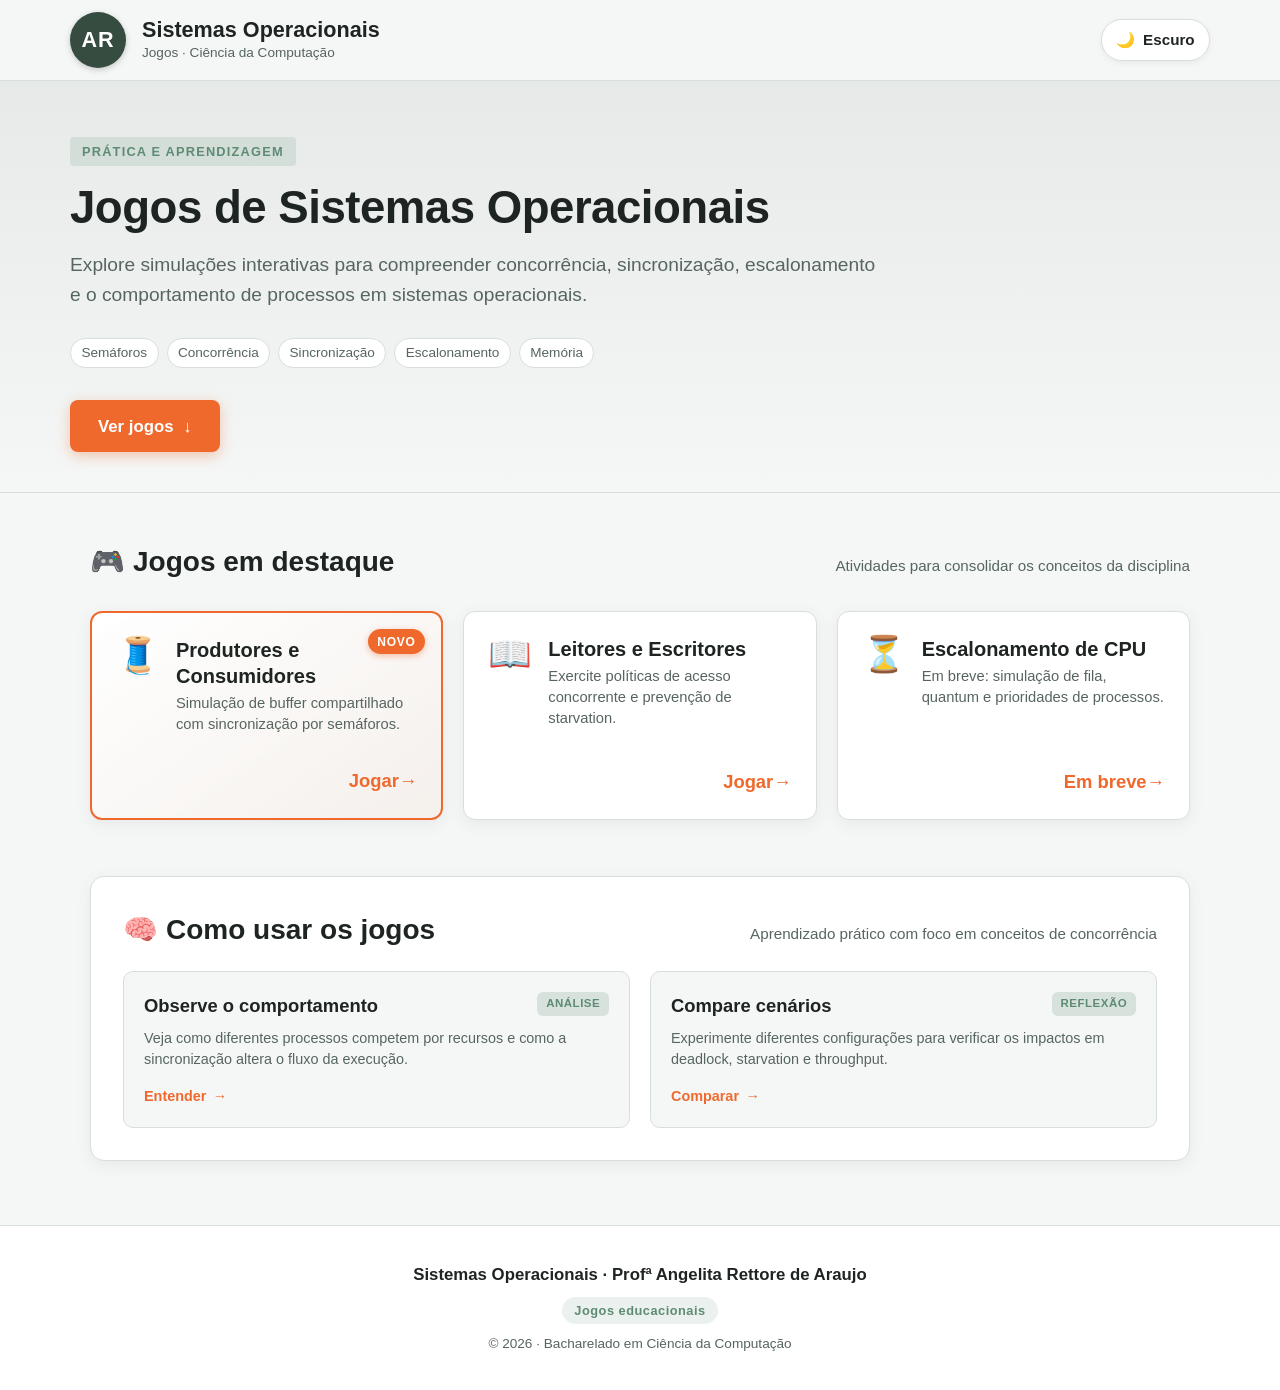
==== jogos/index.html @ 28305414 "atualizando página" ====
<!DOCTYPE html>
<html lang="pt-BR" data-theme="light">
  <head>
    <meta charset="UTF-8" />
    <meta name="viewport" content="width=device-width, initial-scale=1.0" />
    <title>Jogos — Sistemas Operacionais</title>
    <link rel="stylesheet" href="../index_files/basecoat.cdn.min_jT6e.css" />
    <link rel="stylesheet" href="../styles.css" />
  </head>
  <body>
    <a href="#jogos" class="skip-link">Pular para os jogos</a>

    <header class="site-header" role="banner">
      <div class="header-inner">
        <a class="branding" href="../index.html" aria-label="Voltar para a página inicial">
          <img
            id="prof-logo"
            src="../index_files/logotipo.png"
            alt="Logotipo da Professora Angelita Rettore"
            class="brand-logo-img"
            onerror="handleLogoError(this)"
            style="display: none;"
          />
          <div id="prof-logo-fallback" class="brand-logo-fallback" aria-hidden="true" style="display: inline-flex;">
            AR
          </div>

          <div class="brand-text">
            <h1>Sistemas Operacionais</h1>
            <p>Jogos · Ciência da Computação</p>
          </div>
        </a>

        <button
          type="button"
          id="theme-toggle"
          class="theme-toggle-btn"
          aria-label="Ativar tema escuro"
          title="Mudar para o tema escuro"
        >
          <span id="theme-icon" aria-hidden="true">🌙</span>
          <span id="theme-label">Escuro</span>
        </button>
      </div>
    </header>

    <main id="conteudo-principal">
      <section class="hero-section" aria-labelledby="hero-heading">
        <div class="hero-container">
          <span class="hero-tag">Prática e aprendizagem</span>
          <h2 id="hero-heading" class="hero-title">Jogos de Sistemas Operacionais</h2>
          <p class="hero-desc">
            Explore simulações interativas para compreender concorrência, sincronização,
            escalonamento e o comportamento de processos em sistemas operacionais.
          </p>

          <div class="hero-topics" aria-label="Tópicos dos jogos">
            <span class="topic-pill">Semáforos</span>
            <span class="topic-pill">Concorrência</span>
            <span class="topic-pill">Sincronização</span>
            <span class="topic-pill">Escalonamento</span>
            <span class="topic-pill">Memória</span>
          </div>

          <a href="#jogos" class="btn-hero-action">
            <span>Ver jogos</span>
            <span aria-hidden="true">↓</span>
          </a>
        </div>
      </section>

      <div class="main-content">
        <section id="jogos" aria-labelledby="jogos-heading">
          <div class="section-header">
            <h2 id="jogos-heading" class="section-title">
              <span aria-hidden="true">🎮</span>
              <span>Jogos em destaque</span>
            </h2>
            <p class="section-subtitle">Atividades para consolidar os conceitos da disciplina</p>
          </div>

          <div class="cards-grid" role="list">
            <a href="produtores-consumidores.html" class="material-card featured" role="listitem">
              <span class="card-badge-novo">Novo</span>
              <div>
                <div class="card-top">
                  <span class="card-icon" aria-hidden="true">🧵</span>
                  <div class="card-title-group">
                    <h3 class="card-title">Produtores e Consumidores</h3>
                    <p class="card-desc">
                      Simulação de buffer compartilhado com sincronização por semáforos.
                    </p>
                  </div>
                </div>
              </div>
              <div class="card-footer" aria-hidden="true">
                <span>Jogar</span> →
              </div>
            </a>

            <a href="leitores-escritores.html" class="material-card" role="listitem">
              <div>
                <div class="card-top">
                  <span class="card-icon" aria-hidden="true">📖</span>
                  <div class="card-title-group">
                    <h3 class="card-title">Leitores e Escritores</h3>
                    <p class="card-desc">
                      Exercite políticas de acesso concorrente e prevenção de starvation.
                    </p>
                  </div>
                </div>
              </div>
              <div class="card-footer" aria-hidden="true">
                <span>Jogar</span> →
              </div>
            </a>

            <a href="#" class="material-card" role="listitem" aria-disabled="true" onclick="return false;">
              <div>
                <div class="card-top">
                  <span class="card-icon" aria-hidden="true">⏳</span>
                  <div class="card-title-group">
                    <h3 class="card-title">Escalonamento de CPU</h3>
                    <p class="card-desc">
                      Em breve: simulação de fila, quantum e prioridades de processos.
                    </p>
                  </div>
                </div>
              </div>
              <div class="card-footer" aria-hidden="true">
                <span>Em breve</span> →
              </div>
            </a>
          </div>
        </section>

        <section class="featured-games-box" aria-labelledby="como-usar-heading">
          <div class="section-header" style="margin-bottom: 0.5rem;">
            <h2 id="como-usar-heading" class="section-title">
              <span aria-hidden="true">🧠</span>
              <span>Como usar os jogos</span>
            </h2>
            <p class="section-subtitle">Aprendizado prático com foco em conceitos de concorrência</p>
          </div>

          <div class="games-list">
            <article class="game-item-card">
              <div>
                <div class="game-header">
                  <h3 class="game-name">Observe o comportamento</h3>
                  <span class="game-badge">Análise</span>
                </div>
                <p class="game-description" style="margin-top: 0.5rem;">
                  Veja como diferentes processos competem por recursos e como a sincronização altera o fluxo da execução.
                </p>
              </div>
              <div class="game-action">
                <span>Entender</span>
                <span aria-hidden="true">→</span>
              </div>
            </article>

            <article class="game-item-card">
              <div>
                <div class="game-header">
                  <h3 class="game-name">Compare cenários</h3>
                  <span class="game-badge">Reflexão</span>
                </div>
                <p class="game-description" style="margin-top: 0.5rem;">
                  Experimente diferentes configurações para verificar os impactos em deadlock, starvation e throughput.
                </p>
              </div>
              <div class="game-action">
                <span>Comparar</span>
                <span aria-hidden="true">→</span>
              </div>
            </article>
          </div>
        </section>
      </div>
    </main>

    <footer class="site-footer" role="contentinfo">
      <div class="footer-container">
        <p class="footer-brand">Sistemas Operacionais · Profª Angelita Rettore de Araujo</p>
        <p class="footer-pill">Jogos educacionais</p>
        <p class="footer-year">© 2026 · Bacharelado em Ciência da Computação</p>
      </div>
    </footer>

    <script>
      function handleLogoError(img) {
        img.style.display = 'none';
        const fallback = document.getElementById('prof-logo-fallback');
        if (fallback) {
          fallback.style.display = 'inline-flex';
        }
      }

      (function initTheme() {
        const STORAGE_KEY = 'so-theme';
        const rootHtml = document.documentElement;
        const themeToggleBtn = document.getElementById('theme-toggle');
        const themeIcon = document.getElementById('theme-icon');
        const themeLabel = document.getElementById('theme-label');

        function getPreferredTheme() {
          const savedTheme = localStorage.getItem(STORAGE_KEY);
          if (savedTheme === 'light' || savedTheme === 'dark') {
            return savedTheme;
          }
          if (window.matchMedia && window.matchMedia('(prefers-color-scheme: dark)').matches) {
            return 'dark';
          }
          return 'light';
        }

        function applyTheme(theme) {
          if (theme === 'dark') {
            rootHtml.classList.add('dark');
            rootHtml.setAttribute('data-theme', 'dark');
            if (themeIcon) themeIcon.textContent = '☀️';
            if (themeLabel) themeLabel.textContent = 'Claro';
            if (themeToggleBtn) {
              themeToggleBtn.setAttribute('title', 'Mudar para o tema claro');
              themeToggleBtn.setAttribute('aria-label', 'Ativar tema claro');
            }
          } else {
            rootHtml.classList.remove('dark');
            rootHtml.setAttribute('data-theme', 'light');
            if (themeIcon) themeIcon.textContent = '🌙';
            if (themeLabel) themeLabel.textContent = 'Escuro';
            if (themeToggleBtn) {
              themeToggleBtn.setAttribute('title', 'Mudar para o tema escuro');
              themeToggleBtn.setAttribute('aria-label', 'Ativar tema escuro');
            }
          }
          localStorage.setItem(STORAGE_KEY, theme);
        }

        const initialTheme = getPreferredTheme();
        applyTheme(initialTheme);

        if (themeToggleBtn) {
          themeToggleBtn.addEventListener('click', function () {
            const currentTheme = rootHtml.getAttribute('data-theme') === 'dark' ? 'dark' : 'light';
            const newTheme = currentTheme === 'dark' ? 'light' : 'dark';
            applyTheme(newTheme);
          });
        }

        if (window.matchMedia) {
          window.matchMedia('(prefers-color-scheme: dark)').addEventListener('change', function (e) {
            if (!localStorage.getItem(STORAGE_KEY)) {
              applyTheme(e.matches ? 'dark' : 'light');
            }
          });
        }
      })();
    </script>
  </body>
</html>
---- styles.css ----
/* Skip artifact shell — fixed styles served beside every artifact.
   Complements basecoat; artifacts override --accent for their own identity. */
:root {
  color-scheme: light dark;
  --accent: #2563eb;
  --accent-contrast: #ffffff;
  --accent-text: color-mix(in srgb, var(--accent) 72%, #000);
  --bg: #f8f9fb;
  --surface: #ffffff;
  --text: #14171f;
  --text-muted: #5b6472;
  --border: rgba(20, 23, 31, 0.10);
  --radius: 10px;
  --shadow: 0 1px 3px rgba(20, 23, 31, 0.08);
  --space: 16px;
}
/* Theme resolution. Without data-theme the viewer's system preference decides,
   as it always did. With it, the artifact's own choice wins in BOTH directions:
   a page that hardcodes one palette must not be handed the opposite set of
   tokens by the machine it happens to be opened on. The dark values appear
   twice because a media query cannot be folded into a selector list.
   The attribute sits inside :where() so these blocks keep the specificity of a
   bare :root — the page's own <style> is linked after this file and must go on
   overriding any token it wants, exactly as it could before. */
@media (prefers-color-scheme: dark) {
  :root:where(:not([data-theme="light"])) {
    --accent-text: color-mix(in srgb, var(--accent) 78%, #fff);
    --bg: #101318;
    --surface: #181c23;
    --text: #eef1f6;
    --text-muted: #9aa4b2;
    --border: rgba(238, 241, 246, 0.12);
    --shadow: 0 1px 3px rgba(0, 0, 0, 0.4);
  }
}
:root:where([data-theme="dark"]) {
  color-scheme: dark;
  --accent-text: color-mix(in srgb, var(--accent) 78%, #fff);
  --bg: #101318;
  --surface: #181c23;
  --text: #eef1f6;
  --text-muted: #9aa4b2;
  --border: rgba(238, 241, 246, 0.12);
  --shadow: 0 1px 3px rgba(0, 0, 0, 0.4);
}
:root:where([data-theme="light"]) { color-scheme: light; }
* { box-sizing: border-box; }
html, body { margin: 0; padding: 0; }
body {
  background: var(--bg);
  color: var(--text);
  font-family: system-ui, -apple-system, "Segoe UI", Roboto, sans-serif;
  line-height: 1.55;
  -webkit-font-smoothing: antialiased;
}
img { max-width: 100%; display: block; }

.shell-container { max-width: 1100px; margin: 0 auto; padding: 0 20px; }
.shell-section { padding: calc(var(--space) * 2) 0; }
.shell-grid { display: grid; gap: var(--space); grid-template-columns: repeat(auto-fit, minmax(220px, 1fr)); }
.shell-toolbar { display: flex; flex-wrap: wrap; gap: 10px; align-items: center; margin-bottom: var(--space); }
.shell-footer { padding: 24px 0 40px; color: var(--text-muted); font-size: 13px; }

.shell-hero { padding: calc(var(--space) * 3) 0 calc(var(--space) * 2); }
.shell-hero h1 { font-size: clamp(26px, 4vw, 40px); line-height: 1.15; margin: 0 0 10px; text-wrap: balance; }
.shell-hero p { color: var(--text-muted); max-width: 60ch; margin: 0; }

.panel {
  background: var(--surface);
  border: 1px solid var(--border);
  border-radius: var(--radius);
  box-shadow: var(--shadow);
  padding: var(--space);
}

.kpi { display: flex; flex-direction: column; gap: 4px; }
.kpi .kpi-value { font-size: 28px; font-weight: 650; line-height: 1.1; }
.kpi .kpi-label { font-size: 13px; color: var(--text-muted); }
.kpi .kpi-delta { font-size: 12.5px; font-weight: 600; }
.kpi .kpi-delta.up { color: #0a8f3c; }
.kpi .kpi-delta.down { color: #cf3131; }

table.shell-table { border-collapse: collapse; width: 100%; font-size: 14px; }
table.shell-table th {
  text-align: left; font-size: 11.5px; letter-spacing: 0.05em; text-transform: uppercase;
  color: var(--text-muted); font-weight: 600;
}
table.shell-table th, table.shell-table td { padding: 9px 12px 9px 0; border-bottom: 1px solid var(--border); }
table.shell-table td.num, table.shell-table th.num { text-align: right; font-variant-numeric: tabular-nums; }
table.shell-table tbody tr:hover { background: color-mix(in srgb, var(--accent) 6%, transparent); }

.chart-box { width: 100%; min-height: 220px; }
.chart-box svg { width: 100%; height: auto; display: block; }

.muted { color: var(--text-muted); }
.accent { color: var(--accent-text); }
.shell-badge {
  display: inline-flex; align-items: center; gap: 6px;
  font-size: 12px; font-weight: 600; padding: 3px 10px; border-radius: 999px;
  background: color-mix(in srgb, var(--accent) 12%, transparent); color: var(--accent-text);
}

@media (prefers-reduced-motion: no-preference) {
  .shell-fade { animation: shell-fade 400ms ease both; }
  @keyframes shell-fade { from { opacity: 0; transform: translateY(6px); } to { opacity: 1; transform: none; } }
}

:root {
  --accent: #EF692D;
  --brand-green: #364C41;
  --brand-green-light: #5E8B74;
  --brand-orange: #EF692D;
  --brand-orange-light: #F2A06B;
  --brand-red: #E0524D;
  
  /* Light theme tokens */
  --bg-page: #F5F7F6;
  --bg-card: #FFFFFF;
  --text-main: #1E2421;
  --text-muted: #576560;
  --border-color: #D8DEDB;
  --card-shadow: 0 4px 16px rgba(54, 76, 65, 0.08);
  --card-shadow-hover: 0 10px 24px rgba(239, 105, 45, 0.18);
  --header-bg: rgba(245, 247, 246, 0.92);
  --code-bg: #EAEFEB;
}

html.dark, html[data-theme="dark"] {
  --accent: #EF692D;
  --bg-page: #121614;
  --bg-card: #1E2421;
  --text-main: #F5F7F6;
  --text-muted: #A3A3A3;
  --border-color: #3A4440;
  --card-shadow: 0 4px 16px rgba(0, 0, 0, 0.35);
  --card-shadow-hover: 0 10px 26px rgba(239, 105, 45, 0.28);
  --header-bg: rgba(18, 22, 20, 0.92);
  --code-bg: #27312C;
}

* {
  box-sizing: border-box;
  margin: 0;
  padding: 0;
}

body {
  background-color: var(--bg-page);
  color: var(--text-main);
  font-family: -apple-system, BlinkMacSystemFont, "Segoe UI", Roboto, Helvetica, Arial, sans-serif;
  line-height: 1.5;
  transition: background-color 0.25s ease, color 0.25s ease;
  min-height: 100vh;
  display: flex;
  flex-direction: column;
}

/* Skip link for accessibility */
.skip-link {
  position: absolute;
  top: -40px;
  left: 1rem;
  background: var(--brand-orange);
  color: #FFFFFF;
  padding: 0.5rem 1rem;
  z-index: 2000;
  border-radius: 4px;
  text-decoration: none;
  font-weight: 600;
  transition: top 0.2s;
}
.skip-link:focus {
  top: 1rem;
}

/* Fixed Header */
.site-header {
  position: sticky;
  top: 0;
  z-index: 1000;
  background: var(--header-bg);
  backdrop-filter: blur(10px);
  -webkit-backdrop-filter: blur(10px);
  border-bottom: 1px solid var(--border-color);
  padding: 0.75rem 1.25rem;
  transition: background-color 0.25s ease, border-color 0.25s ease;
}

.header-inner {
  max-width: 1140px;
  margin: 0 auto;
  display: flex;
  align-items: center;
  justify-content: space-between;
  gap: 1rem;
}

.branding {
  display: flex;
  align-items: center;
  gap: 1rem;
  text-decoration: none;
  color: inherit;
}

.brand-logo-img {
  height: 56px;
  width: auto;
  object-fit: contain;
  display: block;
}

/* Fallback avatar if logo image is not found */
.brand-logo-fallback {
  display: none;
  width: 56px;
  height: 56px;
  border-radius: 50%;
  background-color: var(--brand-green);
  color: #FFFFFF;
  font-size: 1.35rem;
  font-weight: 700;
  align-items: center;
  justify-content: center;
  letter-spacing: 1px;
  box-shadow: 0 2px 6px rgba(0,0,0,0.2);
  flex-shrink: 0;
}

.brand-text h1 {
  font-size: 1.35rem;
  font-weight: 700;
  line-height: 1.2;
  color: var(--text-main);
}

.brand-text p {
  font-size: 0.85rem;
  color: var(--text-muted);
  font-weight: 500;
}

/* Theme Toggle */
.theme-toggle-btn {
  display: inline-flex;
  align-items: center;
  justify-content: center;
  gap: 0.5rem;
  background: var(--bg-card);
  color: var(--text-main);
  border: 1px solid var(--border-color);
  padding: 0.55rem 0.9rem;
  border-radius: 50px;
  cursor: pointer;
  font-size: 0.95rem;
  font-weight: 600;
  transition: all 0.2s ease;
  box-shadow: 0 2px 6px rgba(0,0,0,0.06);
}

.theme-toggle-btn:hover {
  border-color: var(--brand-orange);
  transform: translateY(-1px);
}

.theme-toggle-btn:focus-visible {
  outline: 3px solid var(--brand-orange);
  outline-offset: 2px;
}

/* Hero Section */
.hero-section {
  padding: 3.5rem 1.25rem 2.5rem;
  background: linear-gradient(180deg, rgba(54, 76, 65, 0.08) 0%, rgba(54, 76, 65, 0) 100%);
  border-bottom: 1px solid var(--border-color);
}

.hero-container {
  max-width: 1140px;
  margin: 0 auto;
  text-align: left;
}

.hero-tag {
  display: inline-block;
  font-size: 0.8rem;
  font-weight: 700;
  text-transform: uppercase;
  letter-spacing: 1.2px;
  color: var(--brand-green-light);
  background: rgba(94, 139, 116, 0.15);
  padding: 0.3rem 0.75rem;
  border-radius: 4px;
  margin-bottom: 1rem;
}

html.dark .hero-tag {
  color: #9bc0ae;
  background: rgba(94, 139, 116, 0.25);
}

.hero-title {
  font-size: clamp(2rem, 4.5vw, 2.85rem);
  font-weight: 800;
  color: var(--text-main);
  line-height: 1.15;
  margin-bottom: 1rem;
  letter-spacing: -0.5px;
}

.hero-desc {
  font-size: clamp(1.05rem, 2vw, 1.2rem);
  color: var(--text-muted);
  max-width: 820px;
  line-height: 1.55;
  margin-bottom: 1.75rem;
}

.hero-topics {
  display: flex;
  flex-wrap: wrap;
  gap: 0.5rem;
  margin-bottom: 2rem;
}

.topic-pill {
  font-size: 0.85rem;
  background: var(--bg-card);
  border: 1px solid var(--border-color);
  color: var(--text-muted);
  padding: 0.25rem 0.65rem;
  border-radius: 999px;
  font-weight: 500;
}

.btn-hero-action {
  display: inline-flex;
  align-items: center;
  gap: 0.6rem;
  background-color: var(--brand-orange);
  color: #FFFFFF !important;
  padding: 0.85rem 1.75rem;
  border-radius: 8px;
  font-size: 1.05rem;
  font-weight: 700;
  text-decoration: none;
  box-shadow: 0 4px 14px rgba(239, 105, 45, 0.35);
  transition: transform 0.18s ease, background-color 0.18s ease, box-shadow 0.18s ease;
}

.btn-hero-action:hover {
  background-color: #d8571c;
  transform: translateY(-2px);
  box-shadow: 0 6px 20px rgba(239, 105, 45, 0.45);
}

.btn-hero-action:focus-visible {
  outline: 3px solid var(--brand-orange);
  outline-offset: 3px;
}

/* Main Container */
.main-content {
  max-width: 1140px;
  margin: 0 auto;
  padding: 3rem 1.25rem 4rem;
  width: 100%;
  flex: 1;
}

.section-header {
  margin-bottom: 1.75rem;
  display: flex;
  flex-wrap: wrap;
  align-items: baseline;
  justify-content: space-between;
  gap: 0.5rem;
}

.section-title {
  font-size: 1.75rem;
  font-weight: 700;
  color: var(--text-main);
  display: flex;
  align-items: center;
  gap: 0.5rem;
}

.section-subtitle {
  font-size: 0.95rem;
  color: var(--text-muted);
}

/* Material Cards Grid */
.cards-grid {
  display: grid;
  grid-template-columns: 1fr;
  gap: 1.25rem;
  margin-bottom: 3.5rem;
}

@media (min-width: 640px) {
  .cards-grid {
    grid-template-columns: repeat(2, 1fr);
  }
}

@media (min-width: 980px) {
  .cards-grid {
    grid-template-columns: repeat(3, 1fr);
  }
}

.material-card {
  position: relative;
  background: var(--bg-card);
  border: 1px solid var(--border-color);
  border-radius: 12px;
  padding: 1.5rem;
  text-decoration: none;
  color: var(--text-main);
  display: flex;
  flex-direction: column;
  justify-content: space-between;
  min-height: 180px;
  transition: transform 0.2s ease, box-shadow 0.2s ease, border-color 0.2s ease;
  box-shadow: var(--card-shadow);
  outline: none;
}

.material-card:hover {
  transform: translateY(-4px);
  border-color: var(--brand-orange);
  box-shadow: var(--card-shadow-hover);
}

.material-card:focus-visible {
  border-color: var(--brand-orange);
  outline: 3px solid var(--brand-orange);
  outline-offset: 2px;
  transform: translateY(-2px);
}

/* Featured card: Jogos */
.material-card.featured {
  border: 2px solid var(--brand-orange);
  background: linear-gradient(145deg, var(--bg-card) 0%, rgba(239, 105, 45, 0.05) 100%);
}

.card-badge-novo {
  position: absolute;
  top: 1rem;
  right: 1rem;
  background: var(--brand-orange);
  color: #FFFFFF;
  font-size: 0.75rem;
  font-weight: 700;
  text-transform: uppercase;
  letter-spacing: 0.8px;
  padding: 0.2rem 0.6rem;
  border-radius: 999px;
  box-shadow: 0 2px 6px rgba(239, 105, 45, 0.4);
}

.card-top {
  display: flex;
  align-items: flex-start;
  gap: 1rem;
  margin-bottom: 1rem;
}

.card-icon {
  font-size: 2.2rem;
  line-height: 1;
  flex-shrink: 0;
}

.card-title-group {
  flex: 1;
}

.card-title {
  font-size: 1.25rem;
  font-weight: 700;
  color: var(--text-main);
  margin-bottom: 0.25rem;
  line-height: 1.3;
}

.card-desc {
  font-size: 0.92rem;
  color: var(--text-muted);
  line-height: 1.4;
}

.card-footer {
  display: flex;
  align-items: center;
  justify-content: flex-end;
  margin-top: 1rem;
  font-weight: 700;
  font-size: 1.15rem;
  color: var(--brand-orange);
  transition: transform 0.2s ease;
}

.material-card:hover .card-footer {
  transform: translateX(4px);
}

/* Featured Games Section */
.featured-games-box {
  background: var(--bg-card);
  border: 1px solid var(--border-color);
  border-radius: 14px;
  padding: 2rem;
  box-shadow: var(--card-shadow);
}

.games-list {
  display: grid;
  grid-template-columns: 1fr;
  gap: 1.25rem;
  margin-top: 1.25rem;
}

@media (min-width: 768px) {
  .games-list {
    grid-template-columns: repeat(2, 1fr);
  }
}

.game-item-card {
  background: var(--bg-page);
  border: 1px solid var(--border-color);
  border-radius: 10px;
  padding: 1.25rem;
  text-decoration: none;
  color: var(--text-main);
  display: flex;
  flex-direction: column;
  justify-content: space-between;
  gap: 1rem;
  transition: all 0.2s ease;
}

.game-item-card:hover {
  border-color: var(--brand-orange);
  transform: translateY(-3px);
  box-shadow: var(--card-shadow-hover);
}

.game-item-card:focus-visible {
  outline: 3px solid var(--brand-orange);
  outline-offset: 2px;
}

.game-header {
  display: flex;
  align-items: flex-start;
  justify-content: space-between;
  gap: 0.75rem;
}

.game-name {
  font-size: 1.15rem;
  font-weight: 700;
  color: var(--text-main);
}

.game-badge {
  display: inline-block;
  font-size: 0.72rem;
  font-weight: 700;
  text-transform: uppercase;
  letter-spacing: 0.5px;
  padding: 0.2rem 0.55rem;
  border-radius: 6px;
  background: rgba(94, 139, 116, 0.2);
  color: var(--brand-green-light);
  white-space: nowrap;
}

html.dark .game-badge {
  background: rgba(94, 139, 116, 0.3);
  color: #88c0a3;
}

.game-description {
  font-size: 0.9rem;
  color: var(--text-muted);
  line-height: 1.45;
}

.game-action {
  display: flex;
  align-items: center;
  gap: 0.4rem;
  font-size: 0.9rem;
  font-weight: 700;
  color: var(--brand-orange);
}

/* Footer */
.site-footer {
  border-top: 1px solid var(--border-color);
  background: var(--bg-card);
  padding: 2.25rem 1.25rem;
  margin-top: auto;
  text-align: center;
  font-size: 0.92rem;
  color: var(--text-muted);
  transition: background-color 0.25s ease, border-color 0.25s ease;
}

.footer-container {
  max-width: 1140px;
  margin: 0 auto;
  display: flex;
  flex-direction: column;
  gap: 0.6rem;
  align-items: center;
}

.footer-brand {
  font-weight: 700;
  color: var(--text-main);
  font-size: 1.05rem;
}

.footer-pill {
  display: inline-block;
  font-size: 0.8rem;
  font-weight: 600;
  color: var(--brand-green-light);
  background: rgba(94, 139, 116, 0.12);
  padding: 0.25rem 0.75rem;
  border-radius: 999px;
  letter-spacing: 0.5px;
}

html.dark .footer-pill {
  color: #9ec5b2;
  background: rgba(94, 139, 116, 0.22);
}

.footer-year {
  font-size: 0.85rem;
  color: var(--text-muted);
}

/* Projection and Print rules */
@media print {
  .site-header, .btn-hero-action, .theme-toggle-btn {
    display: none !important;
  }
  body {
    background: #FFFFFF !important;
    color: #000000 !important;
  }
  .material-card, .featured-games-box, .game-item-card {
    border: 1px solid #999 !important;
    box-shadow: none !important;
  }
}
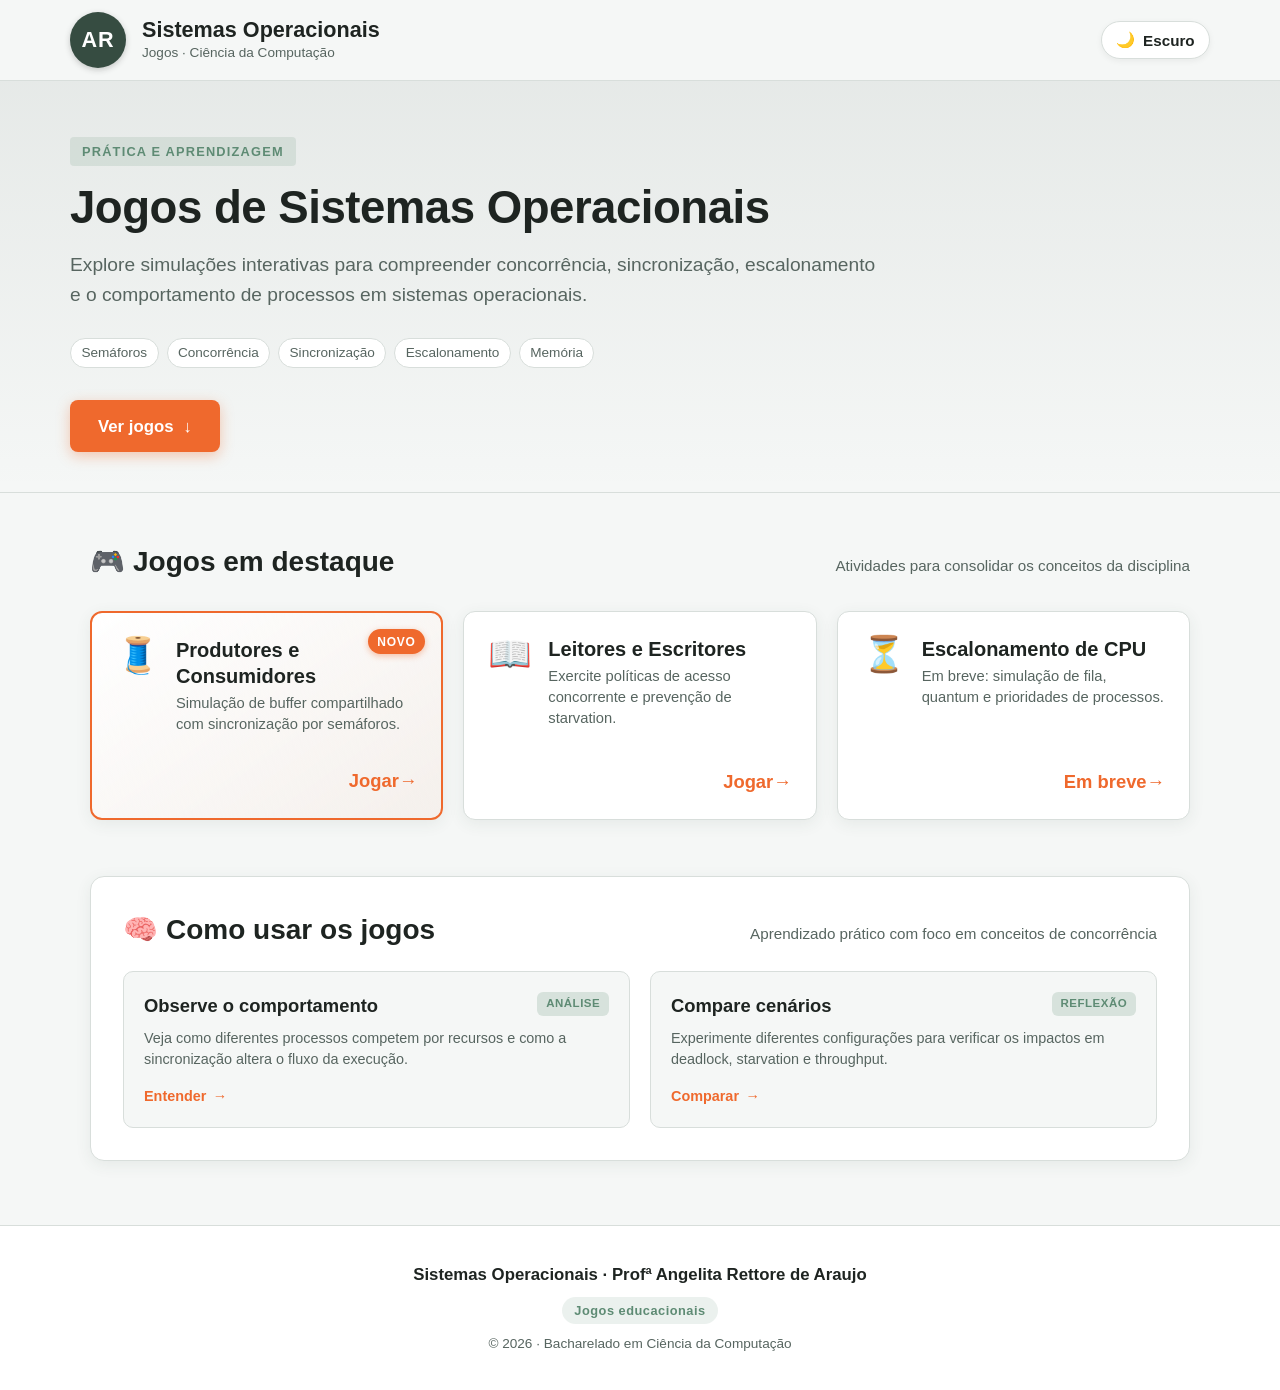
==== commit e5b782a0: "adicionando jogos" ====
--- a/jogos/index.html
+++ b/jogos/index.html
@@ -4,8 +4,8 @@
     <meta charset="UTF-8" />
     <meta name="viewport" content="width=device-width, initial-scale=1.0" />
     <title>Jogos — Sistemas Operacionais</title>
-    <link rel="stylesheet" href="../index_files/basecoat.cdn.min_jT6e.css" />
-    <link rel="stylesheet" href="../styles.css" />
+    <link rel="stylesheet" href="../css/basecoat.css" />
+    <link rel="stylesheet" href="../css/styles.css" />
   </head>
   <body>
     <a href="#jogos" class="skip-link">Pular para os jogos</a>
--- a/css/basecoat.css
+++ b/css/basecoat.css
@@ -0,0 +1,315 @@
+/* cyrillic-ext */
+@font-face {
+  font-family: 'Inter';
+  font-style: normal;
+  font-weight: 400;
+  font-display: swap;
+  src: url(https://fonts.gstatic.com/s/inter/v20/UcC73FwrK3iLTeHuS_nVMrMxCp50SjIa2JL7SUc.woff2) format('woff2');
+  unicode-range: U+0460-052F, U+1C80-1C8A, U+20B4, U+2DE0-2DFF, U+A640-A69F, U+FE2E-FE2F;
+}
+/* cyrillic */
+@font-face {
+  font-family: 'Inter';
+  font-style: normal;
+  font-weight: 400;
+  font-display: swap;
+  src: url(https://fonts.gstatic.com/s/inter/v20/UcC73FwrK3iLTeHuS_nVMrMxCp50SjIa0ZL7SUc.woff2) format('woff2');
+  unicode-range: U+0301, U+0400-045F, U+0490-0491, U+04B0-04B1, U+2116;
+}
+/* greek-ext */
+@font-face {
+  font-family: 'Inter';
+  font-style: normal;
+  font-weight: 400;
+  font-display: swap;
+  src: url(https://fonts.gstatic.com/s/inter/v20/UcC73FwrK3iLTeHuS_nVMrMxCp50SjIa2ZL7SUc.woff2) format('woff2');
+  unicode-range: U+1F00-1FFF;
+}
+/* greek */
+@font-face {
+  font-family: 'Inter';
+  font-style: normal;
+  font-weight: 400;
+  font-display: swap;
+  src: url(https://fonts.gstatic.com/s/inter/v20/UcC73FwrK3iLTeHuS_nVMrMxCp50SjIa1pL7SUc.woff2) format('woff2');
+  unicode-range: U+0370-0377, U+037A-037F, U+0384-038A, U+038C, U+038E-03A1, U+03A3-03FF;
+}
+/* vietnamese */
+@font-face {
+  font-family: 'Inter';
+  font-style: normal;
+  font-weight: 400;
+  font-display: swap;
+  src: url(https://fonts.gstatic.com/s/inter/v20/UcC73FwrK3iLTeHuS_nVMrMxCp50SjIa2pL7SUc.woff2) format('woff2');
+  unicode-range: U+0102-0103, U+0110-0111, U+0128-0129, U+0168-0169, U+01A0-01A1, U+01AF-01B0, U+0300-0301, U+0303-0304, U+0308-0309, U+0323, U+0329, U+1EA0-1EF9, U+20AB;
+}
+/* latin-ext */
+@font-face {
+  font-family: 'Inter';
+  font-style: normal;
+  font-weight: 400;
+  font-display: swap;
+  src: url(https://fonts.gstatic.com/s/inter/v20/UcC73FwrK3iLTeHuS_nVMrMxCp50SjIa25L7SUc.woff2) format('woff2');
+  unicode-range: U+0100-02BA, U+02BD-02C5, U+02C7-02CC, U+02CE-02D7, U+02DD-02FF, U+0304, U+0308, U+0329, U+1D00-1DBF, U+1E00-1E9F, U+1EF2-1EFF, U+2020, U+20A0-20AB, U+20AD-20C0, U+2113, U+2C60-2C7F, U+A720-A7FF;
+}
+/* latin */
+@font-face {
+  font-family: 'Inter';
+  font-style: normal;
+  font-weight: 400;
+  font-display: swap;
+  src: url(https://fonts.gstatic.com/s/inter/v20/UcC73FwrK3iLTeHuS_nVMrMxCp50SjIa1ZL7.woff2) format('woff2');
+  unicode-range: U+0000-00FF, U+0131, U+0152-0153, U+02BB-02BC, U+02C6, U+02DA, U+02DC, U+0304, U+0308, U+0329, U+2000-206F, U+20AC, U+2122, U+2191, U+2193, U+2212, U+2215, U+FEFF, U+FFFD;
+}
+/* cyrillic-ext */
+@font-face {
+  font-family: 'Inter';
+  font-style: normal;
+  font-weight: 500;
+  font-display: swap;
+  src: url(https://fonts.gstatic.com/s/inter/v20/UcC73FwrK3iLTeHuS_nVMrMxCp50SjIa2JL7SUc.woff2) format('woff2');
+  unicode-range: U+0460-052F, U+1C80-1C8A, U+20B4, U+2DE0-2DFF, U+A640-A69F, U+FE2E-FE2F;
+}
+/* cyrillic */
+@font-face {
+  font-family: 'Inter';
+  font-style: normal;
+  font-weight: 500;
+  font-display: swap;
+  src: url(https://fonts.gstatic.com/s/inter/v20/UcC73FwrK3iLTeHuS_nVMrMxCp50SjIa0ZL7SUc.woff2) format('woff2');
+  unicode-range: U+0301, U+0400-045F, U+0490-0491, U+04B0-04B1, U+2116;
+}
+/* greek-ext */
+@font-face {
+  font-family: 'Inter';
+  font-style: normal;
+  font-weight: 500;
+  font-display: swap;
+  src: url(https://fonts.gstatic.com/s/inter/v20/UcC73FwrK3iLTeHuS_nVMrMxCp50SjIa2ZL7SUc.woff2) format('woff2');
+  unicode-range: U+1F00-1FFF;
+}
+/* greek */
+@font-face {
+  font-family: 'Inter';
+  font-style: normal;
+  font-weight: 500;
+  font-display: swap;
+  src: url(https://fonts.gstatic.com/s/inter/v20/UcC73FwrK3iLTeHuS_nVMrMxCp50SjIa1pL7SUc.woff2) format('woff2');
+  unicode-range: U+0370-0377, U+037A-037F, U+0384-038A, U+038C, U+038E-03A1, U+03A3-03FF;
+}
+/* vietnamese */
+@font-face {
+  font-family: 'Inter';
+  font-style: normal;
+  font-weight: 500;
+  font-display: swap;
+  src: url(https://fonts.gstatic.com/s/inter/v20/UcC73FwrK3iLTeHuS_nVMrMxCp50SjIa2pL7SUc.woff2) format('woff2');
+  unicode-range: U+0102-0103, U+0110-0111, U+0128-0129, U+0168-0169, U+01A0-01A1, U+01AF-01B0, U+0300-0301, U+0303-0304, U+0308-0309, U+0323, U+0329, U+1EA0-1EF9, U+20AB;
+}
+/* latin-ext */
+@font-face {
+  font-family: 'Inter';
+  font-style: normal;
+  font-weight: 500;
+  font-display: swap;
+  src: url(https://fonts.gstatic.com/s/inter/v20/UcC73FwrK3iLTeHuS_nVMrMxCp50SjIa25L7SUc.woff2) format('woff2');
+  unicode-range: U+0100-02BA, U+02BD-02C5, U+02C7-02CC, U+02CE-02D7, U+02DD-02FF, U+0304, U+0308, U+0329, U+1D00-1DBF, U+1E00-1E9F, U+1EF2-1EFF, U+2020, U+20A0-20AB, U+20AD-20C0, U+2113, U+2C60-2C7F, U+A720-A7FF;
+}
+/* latin */
+@font-face {
+  font-family: 'Inter';
+  font-style: normal;
+  font-weight: 500;
+  font-display: swap;
+  src: url(https://fonts.gstatic.com/s/inter/v20/UcC73FwrK3iLTeHuS_nVMrMxCp50SjIa1ZL7.woff2) format('woff2');
+  unicode-range: U+0000-00FF, U+0131, U+0152-0153, U+02BB-02BC, U+02C6, U+02DA, U+02DC, U+0304, U+0308, U+0329, U+2000-206F, U+20AC, U+2122, U+2191, U+2193, U+2212, U+2215, U+FEFF, U+FFFD;
+}
+/* cyrillic-ext */
+@font-face {
+  font-family: 'Inter';
+  font-style: normal;
+  font-weight: 600;
+  font-display: swap;
+  src: url(https://fonts.gstatic.com/s/inter/v20/UcC73FwrK3iLTeHuS_nVMrMxCp50SjIa2JL7SUc.woff2) format('woff2');
+  unicode-range: U+0460-052F, U+1C80-1C8A, U+20B4, U+2DE0-2DFF, U+A640-A69F, U+FE2E-FE2F;
+}
+/* cyrillic */
+@font-face {
+  font-family: 'Inter';
+  font-style: normal;
+  font-weight: 600;
+  font-display: swap;
+  src: url(https://fonts.gstatic.com/s/inter/v20/UcC73FwrK3iLTeHuS_nVMrMxCp50SjIa0ZL7SUc.woff2) format('woff2');
+  unicode-range: U+0301, U+0400-045F, U+0490-0491, U+04B0-04B1, U+2116;
+}
+/* greek-ext */
+@font-face {
+  font-family: 'Inter';
+  font-style: normal;
+  font-weight: 600;
+  font-display: swap;
+  src: url(https://fonts.gstatic.com/s/inter/v20/UcC73FwrK3iLTeHuS_nVMrMxCp50SjIa2ZL7SUc.woff2) format('woff2');
+  unicode-range: U+1F00-1FFF;
+}
+/* greek */
+@font-face {
+  font-family: 'Inter';
+  font-style: normal;
+  font-weight: 600;
+  font-display: swap;
+  src: url(https://fonts.gstatic.com/s/inter/v20/UcC73FwrK3iLTeHuS_nVMrMxCp50SjIa1pL7SUc.woff2) format('woff2');
+  unicode-range: U+0370-0377, U+037A-037F, U+0384-038A, U+038C, U+038E-03A1, U+03A3-03FF;
+}
+/* vietnamese */
+@font-face {
+  font-family: 'Inter';
+  font-style: normal;
+  font-weight: 600;
+  font-display: swap;
+  src: url(https://fonts.gstatic.com/s/inter/v20/UcC73FwrK3iLTeHuS_nVMrMxCp50SjIa2pL7SUc.woff2) format('woff2');
+  unicode-range: U+0102-0103, U+0110-0111, U+0128-0129, U+0168-0169, U+01A0-01A1, U+01AF-01B0, U+0300-0301, U+0303-0304, U+0308-0309, U+0323, U+0329, U+1EA0-1EF9, U+20AB;
+}
+/* latin-ext */
+@font-face {
+  font-family: 'Inter';
+  font-style: normal;
+  font-weight: 600;
+  font-display: swap;
+  src: url(https://fonts.gstatic.com/s/inter/v20/UcC73FwrK3iLTeHuS_nVMrMxCp50SjIa25L7SUc.woff2) format('woff2');
+  unicode-range: U+0100-02BA, U+02BD-02C5, U+02C7-02CC, U+02CE-02D7, U+02DD-02FF, U+0304, U+0308, U+0329, U+1D00-1DBF, U+1E00-1E9F, U+1EF2-1EFF, U+2020, U+20A0-20AB, U+20AD-20C0, U+2113, U+2C60-2C7F, U+A720-A7FF;
+}
+/* latin */
+@font-face {
+  font-family: 'Inter';
+  font-style: normal;
+  font-weight: 600;
+  font-display: swap;
+  src: url(https://fonts.gstatic.com/s/inter/v20/UcC73FwrK3iLTeHuS_nVMrMxCp50SjIa1ZL7.woff2) format('woff2');
+  unicode-range: U+0000-00FF, U+0131, U+0152-0153, U+02BB-02BC, U+02C6, U+02DA, U+02DC, U+0304, U+0308, U+0329, U+2000-206F, U+20AC, U+2122, U+2191, U+2193, U+2212, U+2215, U+FEFF, U+FFFD;
+}
+/* cyrillic-ext */
+@font-face {
+  font-family: 'Inter';
+  font-style: normal;
+  font-weight: 700;
+  font-display: swap;
+  src: url(https://fonts.gstatic.com/s/inter/v20/UcC73FwrK3iLTeHuS_nVMrMxCp50SjIa2JL7SUc.woff2) format('woff2');
+  unicode-range: U+0460-052F, U+1C80-1C8A, U+20B4, U+2DE0-2DFF, U+A640-A69F, U+FE2E-FE2F;
+}
+/* cyrillic */
+@font-face {
+  font-family: 'Inter';
+  font-style: normal;
+  font-weight: 700;
+  font-display: swap;
+  src: url(https://fonts.gstatic.com/s/inter/v20/UcC73FwrK3iLTeHuS_nVMrMxCp50SjIa0ZL7SUc.woff2) format('woff2');
+  unicode-range: U+0301, U+0400-045F, U+0490-0491, U+04B0-04B1, U+2116;
+}
+/* greek-ext */
+@font-face {
+  font-family: 'Inter';
+  font-style: normal;
+  font-weight: 700;
+  font-display: swap;
+  src: url(https://fonts.gstatic.com/s/inter/v20/UcC73FwrK3iLTeHuS_nVMrMxCp50SjIa2ZL7SUc.woff2) format('woff2');
+  unicode-range: U+1F00-1FFF;
+}
+/* greek */
+@font-face {
+  font-family: 'Inter';
+  font-style: normal;
+  font-weight: 700;
+  font-display: swap;
+  src: url(https://fonts.gstatic.com/s/inter/v20/UcC73FwrK3iLTeHuS_nVMrMxCp50SjIa1pL7SUc.woff2) format('woff2');
+  unicode-range: U+0370-0377, U+037A-037F, U+0384-038A, U+038C, U+038E-03A1, U+03A3-03FF;
+}
+/* vietnamese */
+@font-face {
+  font-family: 'Inter';
+  font-style: normal;
+  font-weight: 700;
+  font-display: swap;
+  src: url(https://fonts.gstatic.com/s/inter/v20/UcC73FwrK3iLTeHuS_nVMrMxCp50SjIa2pL7SUc.woff2) format('woff2');
+  unicode-range: U+0102-0103, U+0110-0111, U+0128-0129, U+0168-0169, U+01A0-01A1, U+01AF-01B0, U+0300-0301, U+0303-0304, U+0308-0309, U+0323, U+0329, U+1EA0-1EF9, U+20AB;
+}
+/* latin-ext */
+@font-face {
+  font-family: 'Inter';
+  font-style: normal;
+  font-weight: 700;
+  font-display: swap;
+  src: url(https://fonts.gstatic.com/s/inter/v20/UcC73FwrK3iLTeHuS_nVMrMxCp50SjIa25L7SUc.woff2) format('woff2');
+  unicode-range: U+0100-02BA, U+02BD-02C5, U+02C7-02CC, U+02CE-02D7, U+02DD-02FF, U+0304, U+0308, U+0329, U+1D00-1DBF, U+1E00-1E9F, U+1EF2-1EFF, U+2020, U+20A0-20AB, U+20AD-20C0, U+2113, U+2C60-2C7F, U+A720-A7FF;
+}
+/* latin */
+@font-face {
+  font-family: 'Inter';
+  font-style: normal;
+  font-weight: 700;
+  font-display: swap;
+  src: url(https://fonts.gstatic.com/s/inter/v20/UcC73FwrK3iLTeHuS_nVMrMxCp50SjIa1ZL7.woff2) format('woff2');
+  unicode-range: U+0000-00FF, U+0131, U+0152-0153, U+02BB-02BC, U+02C6, U+02DA, U+02DC, U+0304, U+0308, U+0329, U+2000-206F, U+20AC, U+2122, U+2191, U+2193, U+2212, U+2215, U+FEFF, U+FFFD;
+}
+/* cyrillic-ext */
+@font-face {
+  font-family: 'Inter';
+  font-style: normal;
+  font-weight: 800;
+  font-display: swap;
+  src: url(https://fonts.gstatic.com/s/inter/v20/UcC73FwrK3iLTeHuS_nVMrMxCp50SjIa2JL7SUc.woff2) format('woff2');
+  unicode-range: U+0460-052F, U+1C80-1C8A, U+20B4, U+2DE0-2DFF, U+A640-A69F, U+FE2E-FE2F;
+}
+/* cyrillic */
+@font-face {
+  font-family: 'Inter';
+  font-style: normal;
+  font-weight: 800;
+  font-display: swap;
+  src: url(https://fonts.gstatic.com/s/inter/v20/UcC73FwrK3iLTeHuS_nVMrMxCp50SjIa0ZL7SUc.woff2) format('woff2');
+  unicode-range: U+0301, U+0400-045F, U+0490-0491, U+04B0-04B1, U+2116;
+}
+/* greek-ext */
+@font-face {
+  font-family: 'Inter';
+  font-style: normal;
+  font-weight: 800;
+  font-display: swap;
+  src: url(https://fonts.gstatic.com/s/inter/v20/UcC73FwrK3iLTeHuS_nVMrMxCp50SjIa2ZL7SUc.woff2) format('woff2');
+  unicode-range: U+1F00-1FFF;
+}
+/* greek */
+@font-face {
+  font-family: 'Inter';
+  font-style: normal;
+  font-weight: 800;
+  font-display: swap;
+  src: url(https://fonts.gstatic.com/s/inter/v20/UcC73FwrK3iLTeHuS_nVMrMxCp50SjIa1pL7SUc.woff2) format('woff2');
+  unicode-range: U+0370-0377, U+037A-037F, U+0384-038A, U+038C, U+038E-03A1, U+03A3-03FF;
+}
+/* vietnamese */
+@font-face {
+  font-family: 'Inter';
+  font-style: normal;
+  font-weight: 800;
+  font-display: swap;
+  src: url(https://fonts.gstatic.com/s/inter/v20/UcC73FwrK3iLTeHuS_nVMrMxCp50SjIa2pL7SUc.woff2) format('woff2');
+  unicode-range: U+0102-0103, U+0110-0111, U+0128-0129, U+0168-0169, U+01A0-01A1, U+01AF-01B0, U+0300-0301, U+0303-0304, U+0308-0309, U+0323, U+0329, U+1EA0-1EF9, U+20AB;
+}
+/* latin-ext */
+@font-face {
+  font-family: 'Inter';
+  font-style: normal;
+  font-weight: 800;
+  font-display: swap;
+  src: url(https://fonts.gstatic.com/s/inter/v20/UcC73FwrK3iLTeHuS_nVMrMxCp50SjIa25L7SUc.woff2) format('woff2');
+  unicode-range: U+0100-02BA, U+02BD-02C5, U+02C7-02CC, U+02CE-02D7, U+02DD-02FF, U+0304, U+0308, U+0329, U+1D00-1DBF, U+1E00-1E9F, U+1EF2-1EFF, U+2020, U+20A0-20AB, U+20AD-20C0, U+2113, U+2C60-2C7F, U+A720-A7FF;
+}
+/* latin */
+@font-face {
+  font-family: 'Inter';
+  font-style: normal;
+  font-weight: 800;
+  font-display: swap;
+  src: url(https://fonts.gstatic.com/s/inter/v20/UcC73FwrK3iLTeHuS_nVMrMxCp50SjIa1ZL7.woff2) format('woff2');
+  unicode-range: U+0000-00FF, U+0131, U+0152-0153, U+02BB-02BC, U+02C6, U+02DA, U+02DC, U+0304, U+0308, U+0329, U+2000-206F, U+20AC, U+2122, U+2191, U+2193, U+2212, U+2215, U+FEFF, U+FFFD;
+}
--- a/css/styles.css
+++ b/css/styles.css
@@ -0,0 +1,665 @@
+/* Skip artifact shell — fixed styles served beside every artifact.
+   Complements basecoat; artifacts override --accent for their own identity. */
+:root {
+  color-scheme: light dark;
+  --accent: #2563eb;
+  --accent-contrast: #ffffff;
+  --accent-text: color-mix(in srgb, var(--accent) 72%, #000);
+  --bg: #f8f9fb;
+  --surface: #ffffff;
+  --text: #14171f;
+  --text-muted: #5b6472;
+  --border: rgba(20, 23, 31, 0.10);
+  --radius: 10px;
+  --shadow: 0 1px 3px rgba(20, 23, 31, 0.08);
+  --space: 16px;
+}
+/* Theme resolution. Without data-theme the viewer's system preference decides,
+   as it always did. With it, the artifact's own choice wins in BOTH directions:
+   a page that hardcodes one palette must not be handed the opposite set of
+   tokens by the machine it happens to be opened on. The dark values appear
+   twice because a media query cannot be folded into a selector list.
+   The attribute sits inside :where() so these blocks keep the specificity of a
+   bare :root — the page's own <style> is linked after this file and must go on
+   overriding any token it wants, exactly as it could before. */
+@media (prefers-color-scheme: dark) {
+  :root:where(:not([data-theme="light"])) {
+    --accent-text: color-mix(in srgb, var(--accent) 78%, #fff);
+    --bg: #101318;
+    --surface: #181c23;
+    --text: #eef1f6;
+    --text-muted: #9aa4b2;
+    --border: rgba(238, 241, 246, 0.12);
+    --shadow: 0 1px 3px rgba(0, 0, 0, 0.4);
+  }
+}
+:root:where([data-theme="dark"]) {
+  color-scheme: dark;
+  --accent-text: color-mix(in srgb, var(--accent) 78%, #fff);
+  --bg: #101318;
+  --surface: #181c23;
+  --text: #eef1f6;
+  --text-muted: #9aa4b2;
+  --border: rgba(238, 241, 246, 0.12);
+  --shadow: 0 1px 3px rgba(0, 0, 0, 0.4);
+}
+:root:where([data-theme="light"]) { color-scheme: light; }
+* { box-sizing: border-box; }
+html, body { margin: 0; padding: 0; }
+body {
+  background: var(--bg);
+  color: var(--text);
+  font-family: system-ui, -apple-system, "Segoe UI", Roboto, sans-serif;
+  line-height: 1.55;
+  -webkit-font-smoothing: antialiased;
+}
+img { max-width: 100%; display: block; }
+
+.shell-container { max-width: 1100px; margin: 0 auto; padding: 0 20px; }
+.shell-section { padding: calc(var(--space) * 2) 0; }
+.shell-grid { display: grid; gap: var(--space); grid-template-columns: repeat(auto-fit, minmax(220px, 1fr)); }
+.shell-toolbar { display: flex; flex-wrap: wrap; gap: 10px; align-items: center; margin-bottom: var(--space); }
+.shell-footer { padding: 24px 0 40px; color: var(--text-muted); font-size: 13px; }
+
+.shell-hero { padding: calc(var(--space) * 3) 0 calc(var(--space) * 2); }
+.shell-hero h1 { font-size: clamp(26px, 4vw, 40px); line-height: 1.15; margin: 0 0 10px; text-wrap: balance; }
+.shell-hero p { color: var(--text-muted); max-width: 60ch; margin: 0; }
+
+.panel {
+  background: var(--surface);
+  border: 1px solid var(--border);
+  border-radius: var(--radius);
+  box-shadow: var(--shadow);
+  padding: var(--space);
+}
+
+.kpi { display: flex; flex-direction: column; gap: 4px; }
+.kpi .kpi-value { font-size: 28px; font-weight: 650; line-height: 1.1; }
+.kpi .kpi-label { font-size: 13px; color: var(--text-muted); }
+.kpi .kpi-delta { font-size: 12.5px; font-weight: 600; }
+.kpi .kpi-delta.up { color: #0a8f3c; }
+.kpi .kpi-delta.down { color: #cf3131; }
+
+table.shell-table { border-collapse: collapse; width: 100%; font-size: 14px; }
+table.shell-table th {
+  text-align: left; font-size: 11.5px; letter-spacing: 0.05em; text-transform: uppercase;
+  color: var(--text-muted); font-weight: 600;
+}
+table.shell-table th, table.shell-table td { padding: 9px 12px 9px 0; border-bottom: 1px solid var(--border); }
+table.shell-table td.num, table.shell-table th.num { text-align: right; font-variant-numeric: tabular-nums; }
+table.shell-table tbody tr:hover { background: color-mix(in srgb, var(--accent) 6%, transparent); }
+
+.chart-box { width: 100%; min-height: 220px; }
+.chart-box svg { width: 100%; height: auto; display: block; }
+
+.muted { color: var(--text-muted); }
+.accent { color: var(--accent-text); }
+.shell-badge {
+  display: inline-flex; align-items: center; gap: 6px;
+  font-size: 12px; font-weight: 600; padding: 3px 10px; border-radius: 999px;
+  background: color-mix(in srgb, var(--accent) 12%, transparent); color: var(--accent-text);
+}
+
+@media (prefers-reduced-motion: no-preference) {
+  .shell-fade { animation: shell-fade 400ms ease both; }
+  @keyframes shell-fade { from { opacity: 0; transform: translateY(6px); } to { opacity: 1; transform: none; } }
+}
+
+:root {
+  --accent: #EF692D;
+  --brand-green: #364C41;
+  --brand-green-light: #5E8B74;
+  --brand-orange: #EF692D;
+  --brand-orange-light: #F2A06B;
+  --brand-red: #E0524D;
+  
+  /* Light theme tokens */
+  --bg-page: #F5F7F6;
+  --bg-card: #FFFFFF;
+  --text-main: #1E2421;
+  --text-muted: #576560;
+  --border-color: #D8DEDB;
+  --card-shadow: 0 4px 16px rgba(54, 76, 65, 0.08);
+  --card-shadow-hover: 0 10px 24px rgba(239, 105, 45, 0.18);
+  --header-bg: rgba(245, 247, 246, 0.92);
+  --code-bg: #EAEFEB;
+}
+
+html.dark, html[data-theme="dark"] {
+  --accent: #EF692D;
+  --bg-page: #121614;
+  --bg-card: #1E2421;
+  --text-main: #F5F7F6;
+  --text-muted: #A3A3A3;
+  --border-color: #3A4440;
+  --card-shadow: 0 4px 16px rgba(0, 0, 0, 0.35);
+  --card-shadow-hover: 0 10px 26px rgba(239, 105, 45, 0.28);
+  --header-bg: rgba(18, 22, 20, 0.92);
+  --code-bg: #27312C;
+}
+
+* {
+  box-sizing: border-box;
+  margin: 0;
+  padding: 0;
+}
+
+body {
+  background-color: var(--bg-page);
+  color: var(--text-main);
+  font-family: -apple-system, BlinkMacSystemFont, "Segoe UI", Roboto, Helvetica, Arial, sans-serif;
+  line-height: 1.5;
+  transition: background-color 0.25s ease, color 0.25s ease;
+  min-height: 100vh;
+  display: flex;
+  flex-direction: column;
+}
+
+/* Skip link for accessibility */
+.skip-link {
+  position: absolute;
+  top: -40px;
+  left: 1rem;
+  background: var(--brand-orange);
+  color: #FFFFFF;
+  padding: 0.5rem 1rem;
+  z-index: 2000;
+  border-radius: 4px;
+  text-decoration: none;
+  font-weight: 600;
+  transition: top 0.2s;
+}
+.skip-link:focus {
+  top: 1rem;
+}
+
+/* Fixed Header */
+.site-header {
+  position: sticky;
+  top: 0;
+  z-index: 1000;
+  background: var(--header-bg);
+  backdrop-filter: blur(10px);
+  -webkit-backdrop-filter: blur(10px);
+  border-bottom: 1px solid var(--border-color);
+  padding: 0.75rem 1.25rem;
+  transition: background-color 0.25s ease, border-color 0.25s ease;
+}
+
+.header-inner {
+  max-width: 1140px;
+  margin: 0 auto;
+  display: flex;
+  align-items: center;
+  justify-content: space-between;
+  gap: 1rem;
+}
+
+.branding {
+  display: flex;
+  align-items: center;
+  gap: 1rem;
+  text-decoration: none;
+  color: inherit;
+}
+
+.brand-logo-img {
+  height: 56px;
+  width: auto;
+  object-fit: contain;
+  display: block;
+}
+
+/* Fallback avatar if logo image is not found */
+.brand-logo-fallback {
+  display: none;
+  width: 56px;
+  height: 56px;
+  border-radius: 50%;
+  background-color: var(--brand-green);
+  color: #FFFFFF;
+  font-size: 1.35rem;
+  font-weight: 700;
+  align-items: center;
+  justify-content: center;
+  letter-spacing: 1px;
+  box-shadow: 0 2px 6px rgba(0,0,0,0.2);
+  flex-shrink: 0;
+}
+
+.brand-text h1 {
+  font-size: 1.35rem;
+  font-weight: 700;
+  line-height: 1.2;
+  color: var(--text-main);
+}
+
+.brand-text p {
+  font-size: 0.85rem;
+  color: var(--text-muted);
+  font-weight: 500;
+}
+
+/* Theme Toggle */
+.theme-toggle-btn {
+  display: inline-flex;
+  align-items: center;
+  justify-content: center;
+  gap: 0.5rem;
+  background: var(--bg-card);
+  color: var(--text-main);
+  border: 1px solid var(--border-color);
+  padding: 0.55rem 0.9rem;
+  border-radius: 50px;
+  cursor: pointer;
+  font-size: 0.95rem;
+  font-weight: 600;
+  transition: all 0.2s ease;
+  box-shadow: 0 2px 6px rgba(0,0,0,0.06);
+}
+
+.theme-toggle-btn:hover {
+  border-color: var(--brand-orange);
+  transform: translateY(-1px);
+}
+
+.theme-toggle-btn:focus-visible {
+  outline: 3px solid var(--brand-orange);
+  outline-offset: 2px;
+}
+
+/* Hero Section */
+.hero-section {
+  padding: 3.5rem 1.25rem 2.5rem;
+  background: linear-gradient(180deg, rgba(54, 76, 65, 0.08) 0%, rgba(54, 76, 65, 0) 100%);
+  border-bottom: 1px solid var(--border-color);
+}
+
+.hero-container {
+  max-width: 1140px;
+  margin: 0 auto;
+  text-align: left;
+}
+
+.hero-tag {
+  display: inline-block;
+  font-size: 0.8rem;
+  font-weight: 700;
+  text-transform: uppercase;
+  letter-spacing: 1.2px;
+  color: var(--brand-green-light);
+  background: rgba(94, 139, 116, 0.15);
+  padding: 0.3rem 0.75rem;
+  border-radius: 4px;
+  margin-bottom: 1rem;
+}
+
+html.dark .hero-tag {
+  color: #9bc0ae;
+  background: rgba(94, 139, 116, 0.25);
+}
+
+.hero-title {
+  font-size: clamp(2rem, 4.5vw, 2.85rem);
+  font-weight: 800;
+  color: var(--text-main);
+  line-height: 1.15;
+  margin-bottom: 1rem;
+  letter-spacing: -0.5px;
+}
+
+.hero-desc {
+  font-size: clamp(1.05rem, 2vw, 1.2rem);
+  color: var(--text-muted);
+  max-width: 820px;
+  line-height: 1.55;
+  margin-bottom: 1.75rem;
+}
+
+.hero-topics {
+  display: flex;
+  flex-wrap: wrap;
+  gap: 0.5rem;
+  margin-bottom: 2rem;
+}
+
+.topic-pill {
+  font-size: 0.85rem;
+  background: var(--bg-card);
+  border: 1px solid var(--border-color);
+  color: var(--text-muted);
+  padding: 0.25rem 0.65rem;
+  border-radius: 999px;
+  font-weight: 500;
+}
+
+.btn-hero-action {
+  display: inline-flex;
+  align-items: center;
+  gap: 0.6rem;
+  background-color: var(--brand-orange);
+  color: #FFFFFF !important;
+  padding: 0.85rem 1.75rem;
+  border-radius: 8px;
+  font-size: 1.05rem;
+  font-weight: 700;
+  text-decoration: none;
+  box-shadow: 0 4px 14px rgba(239, 105, 45, 0.35);
+  transition: transform 0.18s ease, background-color 0.18s ease, box-shadow 0.18s ease;
+}
+
+.btn-hero-action:hover {
+  background-color: #d8571c;
+  transform: translateY(-2px);
+  box-shadow: 0 6px 20px rgba(239, 105, 45, 0.45);
+}
+
+.btn-hero-action:focus-visible {
+  outline: 3px solid var(--brand-orange);
+  outline-offset: 3px;
+}
+
+/* Main Container */
+.main-content {
+  max-width: 1140px;
+  margin: 0 auto;
+  padding: 3rem 1.25rem 4rem;
+  width: 100%;
+  flex: 1;
+}
+
+.section-header {
+  margin-bottom: 1.75rem;
+  display: flex;
+  flex-wrap: wrap;
+  align-items: baseline;
+  justify-content: space-between;
+  gap: 0.5rem;
+}
+
+.section-title {
+  font-size: 1.75rem;
+  font-weight: 700;
+  color: var(--text-main);
+  display: flex;
+  align-items: center;
+  gap: 0.5rem;
+}
+
+.section-subtitle {
+  font-size: 0.95rem;
+  color: var(--text-muted);
+}
+
+/* Material Cards Grid */
+.cards-grid {
+  display: grid;
+  grid-template-columns: 1fr;
+  gap: 1.25rem;
+  margin-bottom: 3.5rem;
+}
+
+@media (min-width: 640px) {
+  .cards-grid {
+    grid-template-columns: repeat(2, 1fr);
+  }
+}
+
+@media (min-width: 980px) {
+  .cards-grid {
+    grid-template-columns: repeat(3, 1fr);
+  }
+}
+
+.material-card {
+  position: relative;
+  background: var(--bg-card);
+  border: 1px solid var(--border-color);
+  border-radius: 12px;
+  padding: 1.5rem;
+  text-decoration: none;
+  color: var(--text-main);
+  display: flex;
+  flex-direction: column;
+  justify-content: space-between;
+  min-height: 180px;
+  transition: transform 0.2s ease, box-shadow 0.2s ease, border-color 0.2s ease;
+  box-shadow: var(--card-shadow);
+  outline: none;
+}
+
+.material-card:hover {
+  transform: translateY(-4px);
+  border-color: var(--brand-orange);
+  box-shadow: var(--card-shadow-hover);
+}
+
+.material-card:focus-visible {
+  border-color: var(--brand-orange);
+  outline: 3px solid var(--brand-orange);
+  outline-offset: 2px;
+  transform: translateY(-2px);
+}
+
+/* Featured card: Jogos */
+.material-card.featured {
+  border: 2px solid var(--brand-orange);
+  background: linear-gradient(145deg, var(--bg-card) 0%, rgba(239, 105, 45, 0.05) 100%);
+}
+
+.card-badge-novo {
+  position: absolute;
+  top: 1rem;
+  right: 1rem;
+  background: var(--brand-orange);
+  color: #FFFFFF;
+  font-size: 0.75rem;
+  font-weight: 700;
+  text-transform: uppercase;
+  letter-spacing: 0.8px;
+  padding: 0.2rem 0.6rem;
+  border-radius: 999px;
+  box-shadow: 0 2px 6px rgba(239, 105, 45, 0.4);
+}
+
+.card-top {
+  display: flex;
+  align-items: flex-start;
+  gap: 1rem;
+  margin-bottom: 1rem;
+}
+
+.card-icon {
+  font-size: 2.2rem;
+  line-height: 1;
+  flex-shrink: 0;
+}
+
+.card-title-group {
+  flex: 1;
+}
+
+.card-title {
+  font-size: 1.25rem;
+  font-weight: 700;
+  color: var(--text-main);
+  margin-bottom: 0.25rem;
+  line-height: 1.3;
+}
+
+.card-desc {
+  font-size: 0.92rem;
+  color: var(--text-muted);
+  line-height: 1.4;
+}
+
+.card-footer {
+  display: flex;
+  align-items: center;
+  justify-content: flex-end;
+  margin-top: 1rem;
+  font-weight: 700;
+  font-size: 1.15rem;
+  color: var(--brand-orange);
+  transition: transform 0.2s ease;
+}
+
+.material-card:hover .card-footer {
+  transform: translateX(4px);
+}
+
+/* Featured Games Section */
+.featured-games-box {
+  background: var(--bg-card);
+  border: 1px solid var(--border-color);
+  border-radius: 14px;
+  padding: 2rem;
+  box-shadow: var(--card-shadow);
+}
+
+.games-list {
+  display: grid;
+  grid-template-columns: 1fr;
+  gap: 1.25rem;
+  margin-top: 1.25rem;
+}
+
+@media (min-width: 768px) {
+  .games-list {
+    grid-template-columns: repeat(2, 1fr);
+  }
+}
+
+.game-item-card {
+  background: var(--bg-page);
+  border: 1px solid var(--border-color);
+  border-radius: 10px;
+  padding: 1.25rem;
+  text-decoration: none;
+  color: var(--text-main);
+  display: flex;
+  flex-direction: column;
+  justify-content: space-between;
+  gap: 1rem;
+  transition: all 0.2s ease;
+}
+
+.game-item-card:hover {
+  border-color: var(--brand-orange);
+  transform: translateY(-3px);
+  box-shadow: var(--card-shadow-hover);
+}
+
+.game-item-card:focus-visible {
+  outline: 3px solid var(--brand-orange);
+  outline-offset: 2px;
+}
+
+.game-header {
+  display: flex;
+  align-items: flex-start;
+  justify-content: space-between;
+  gap: 0.75rem;
+}
+
+.game-name {
+  font-size: 1.15rem;
+  font-weight: 700;
+  color: var(--text-main);
+}
+
+.game-badge {
+  display: inline-block;
+  font-size: 0.72rem;
+  font-weight: 700;
+  text-transform: uppercase;
+  letter-spacing: 0.5px;
+  padding: 0.2rem 0.55rem;
+  border-radius: 6px;
+  background: rgba(94, 139, 116, 0.2);
+  color: var(--brand-green-light);
+  white-space: nowrap;
+}
+
+html.dark .game-badge {
+  background: rgba(94, 139, 116, 0.3);
+  color: #88c0a3;
+}
+
+.game-description {
+  font-size: 0.9rem;
+  color: var(--text-muted);
+  line-height: 1.45;
+}
+
+.game-action {
+  display: flex;
+  align-items: center;
+  gap: 0.4rem;
+  font-size: 0.9rem;
+  font-weight: 700;
+  color: var(--brand-orange);
+}
+
+/* Footer */
+.site-footer {
+  border-top: 1px solid var(--border-color);
+  background: var(--bg-card);
+  padding: 2.25rem 1.25rem;
+  margin-top: auto;
+  text-align: center;
+  font-size: 0.92rem;
+  color: var(--text-muted);
+  transition: background-color 0.25s ease, border-color 0.25s ease;
+}
+
+.footer-container {
+  max-width: 1140px;
+  margin: 0 auto;
+  display: flex;
+  flex-direction: column;
+  gap: 0.6rem;
+  align-items: center;
+}
+
+.footer-brand {
+  font-weight: 700;
+  color: var(--text-main);
+  font-size: 1.05rem;
+}
+
+.footer-pill {
+  display: inline-block;
+  font-size: 0.8rem;
+  font-weight: 600;
+  color: var(--brand-green-light);
+  background: rgba(94, 139, 116, 0.12);
+  padding: 0.25rem 0.75rem;
+  border-radius: 999px;
+  letter-spacing: 0.5px;
+}
+
+html.dark .footer-pill {
+  color: #9ec5b2;
+  background: rgba(94, 139, 116, 0.22);
+}
+
+.footer-year {
+  font-size: 0.85rem;
+  color: var(--text-muted);
+}
+
+/* Projection and Print rules */
+@media print {
+  .site-header, .btn-hero-action, .theme-toggle-btn {
+    display: none !important;
+  }
+  body {
+    background: #FFFFFF !important;
+    color: #000000 !important;
+  }
+  .material-card, .featured-games-box, .game-item-card {
+    border: 1px solid #999 !important;
+    box-shadow: none !important;
+  }
+}
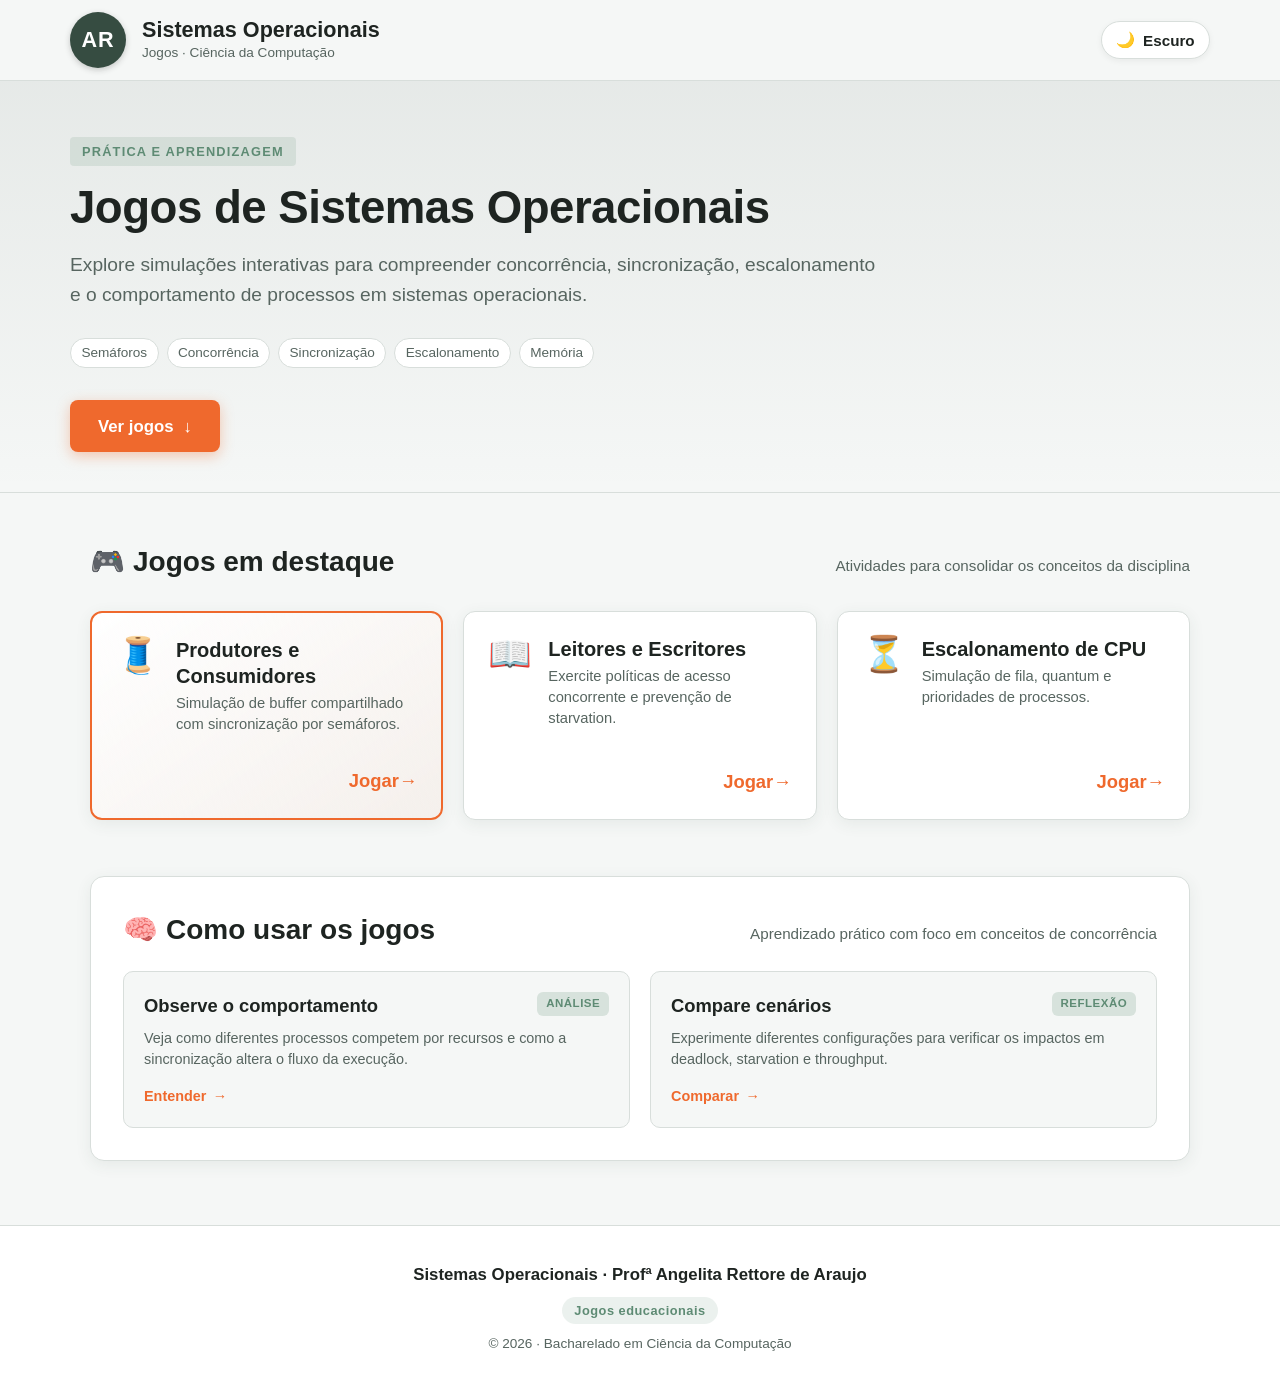
==== commit 32c988b8: "adicionando atividades" ====
--- a/jogos/index.html
+++ b/jogos/index.html
@@ -81,7 +81,7 @@
 
           <div class="cards-grid" role="list">
             <a href="produtores-consumidores.html" class="material-card featured" role="listitem">
-              <span class="card-badge-novo">Novo</span>
+              <!-- <span class="card-badge-novo">Novo</span> -->
               <div>
                 <div class="card-top">
                   <span class="card-icon" aria-hidden="true">🧵</span>
@@ -115,20 +115,20 @@
               </div>
             </a>
 
-            <a href="#" class="material-card" role="listitem" aria-disabled="true" onclick="return false;">
+            <a href="escalonamento.html" class="material-card" role="listitem">
               <div>
                 <div class="card-top">
                   <span class="card-icon" aria-hidden="true">⏳</span>
                   <div class="card-title-group">
                     <h3 class="card-title">Escalonamento de CPU</h3>
                     <p class="card-desc">
-                      Em breve: simulação de fila, quantum e prioridades de processos.
+                      Simulação de fila, quantum e prioridades de processos.
                     </p>
                   </div>
                 </div>
               </div>
               <div class="card-footer" aria-hidden="true">
-                <span>Em breve</span> →
+                <span>Jogar</span> →
               </div>
             </a>
           </div>
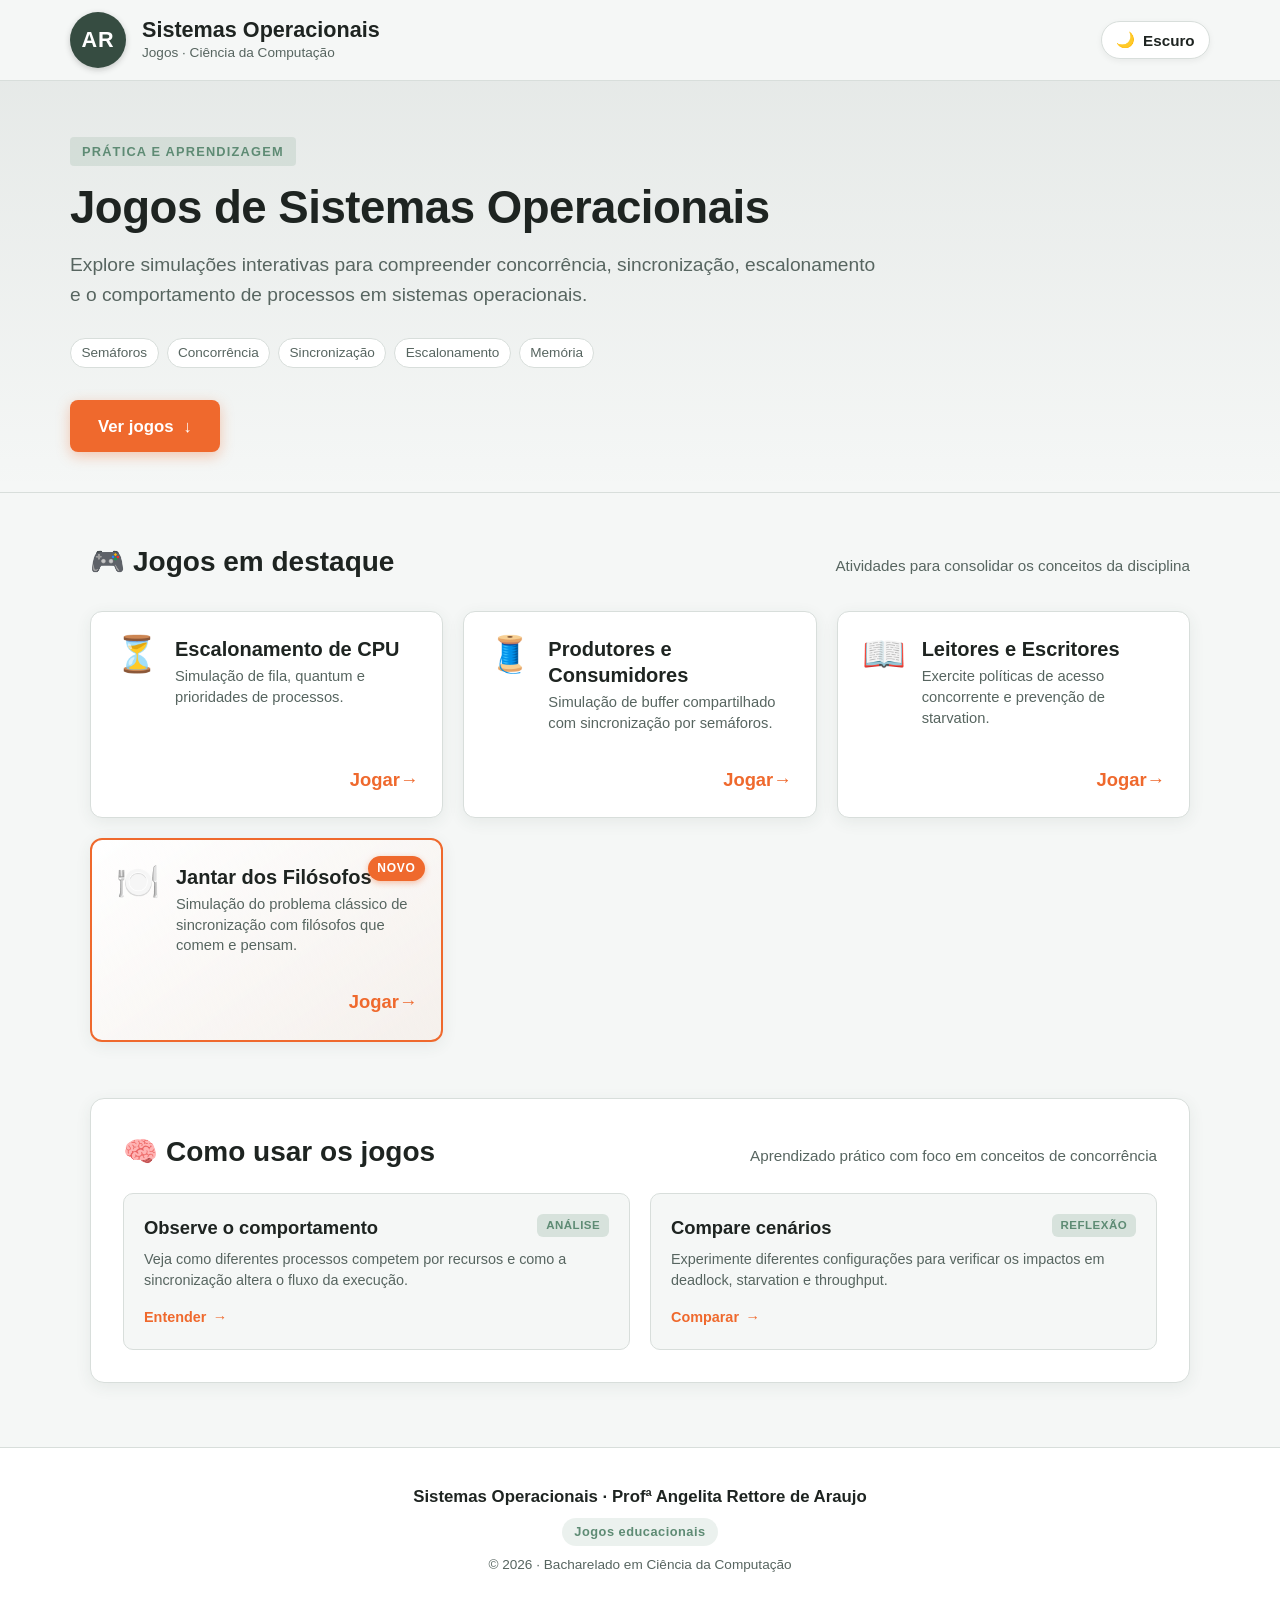
==== commit 50b58090: "adicionando jantar dos filosofos" ====
--- a/jogos/index.html
+++ b/jogos/index.html
@@ -78,10 +78,26 @@
             </h2>
             <p class="section-subtitle">Atividades para consolidar os conceitos da disciplina</p>
           </div>
-
+          <!-- Escalonamento -->
           <div class="cards-grid" role="list">
-            <a href="produtores-consumidores.html" class="material-card featured" role="listitem">
-              <!-- <span class="card-badge-novo">Novo</span> -->
+            <a href="escalonamento.html" class="material-card" role="listitem">
+              <div>
+                <div class="card-top">
+                  <span class="card-icon" aria-hidden="true">⏳</span>
+                  <div class="card-title-group">
+                    <h3 class="card-title">Escalonamento de CPU</h3>
+                    <p class="card-desc">
+                      Simulação de fila, quantum e prioridades de processos.
+                    </p>
+                  </div>
+                </div>
+              </div>
+              <div class="card-footer" aria-hidden="true">
+                <span>Jogar</span> →
+              </div>
+            </a>     
+            <!-- Produtores e Consumidores -->
+            <a href="produtores-consumidores.html" class="material-card" role="listitem">
               <div>
                 <div class="card-top">
                   <span class="card-icon" aria-hidden="true">🧵</span>
@@ -97,7 +113,7 @@
                 <span>Jogar</span> →
               </div>
             </a>
-
+            <!-- Leitores e Escritores  -->
             <a href="leitores-escritores.html" class="material-card" role="listitem">
               <div>
                 <div class="card-top">
@@ -114,15 +130,17 @@
                 <span>Jogar</span> →
               </div>
             </a>
-
-            <a href="escalonamento.html" class="material-card" role="listitem">
-              <div>
-                <div class="card-top">
-                  <span class="card-icon" aria-hidden="true">⏳</span>
-                  <div class="card-title-group">
-                    <h3 class="card-title">Escalonamento de CPU</h3>
-                    <p class="card-desc">
-                      Simulação de fila, quantum e prioridades de processos.
+            
+            <!-- Jantar dos Filósofos -->
+              <a href="filosofos.html" class="material-card featured" role="listitem">
+               <span class="card-badge-novo">Novo</span>
+              <div>
+                <div class="card-top">
+                  <span class="card-icon" aria-hidden="true">🍽️</span>
+                  <div class="card-title-group">
+                    <h3 class="card-title">Jantar dos Filósofos</h3>
+                    <p class="card-desc">
+                      Simulação do problema clássico de sincronização com filósofos que comem e pensam.
                     </p>
                   </div>
                 </div>
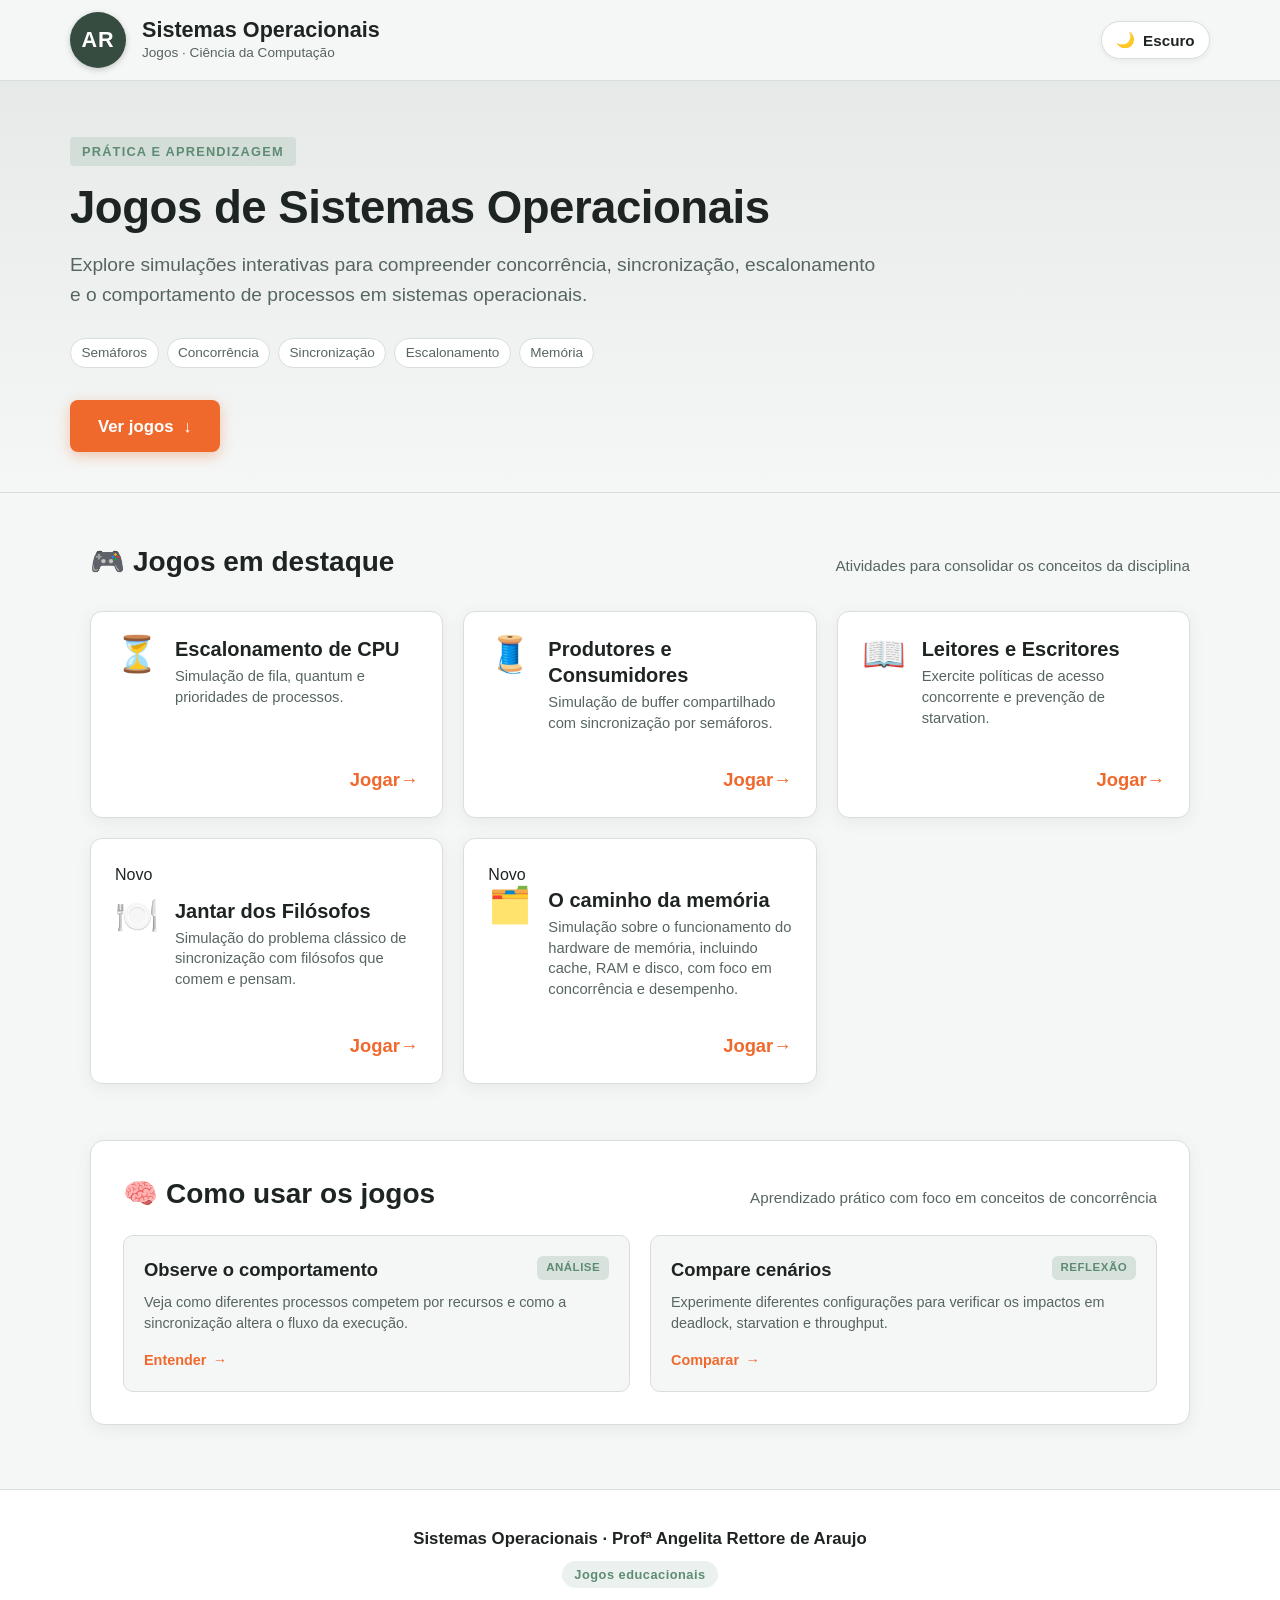
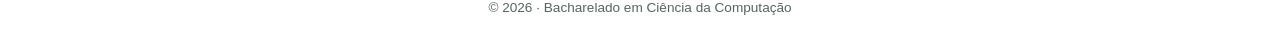
==== commit 93955cea: "adicionando jogo caminho da memória" ====
--- a/jogos/index.html
+++ b/jogos/index.html
@@ -132,8 +132,8 @@
             </a>
             
             <!-- Jantar dos Filósofos -->
-              <a href="filosofos.html" class="material-card featured" role="listitem">
-               <span class="card-badge-novo">Novo</span>
+              <a href="filosofos.html" class="material-card" role="listitem">
+               <span class="card-badge">Novo</span>
               <div>
                 <div class="card-top">
                   <span class="card-icon" aria-hidden="true">🍽️</span>
@@ -141,6 +141,25 @@
                     <h3 class="card-title">Jantar dos Filósofos</h3>
                     <p class="card-desc">
                       Simulação do problema clássico de sincronização com filósofos que comem e pensam.
+                    </p>
+                  </div>
+                </div>
+              </div>
+              <div class="card-footer" aria-hidden="true">
+                <span>Jogar</span> →
+              </div>
+            </a>
+
+            <!-- O caminho da memória -->
+              <a href="caminho-da-memoria.html" class="material-card" role="listitem">
+               <span class="card-badge">Novo</span>
+              <div>
+                <div class="card-top">
+                  <span class="card-icon" aria-hidden="true">🗂️</span>
+                  <div class="card-title-group">
+                    <h3 class="card-title">O caminho da memória</h3>
+                    <p class="card-desc">
+                      Simulação sobre o funcionamento do hardware de memória, incluindo cache, RAM e disco, com foco em concorrência e desempenho.
                     </p>
                   </div>
                 </div>
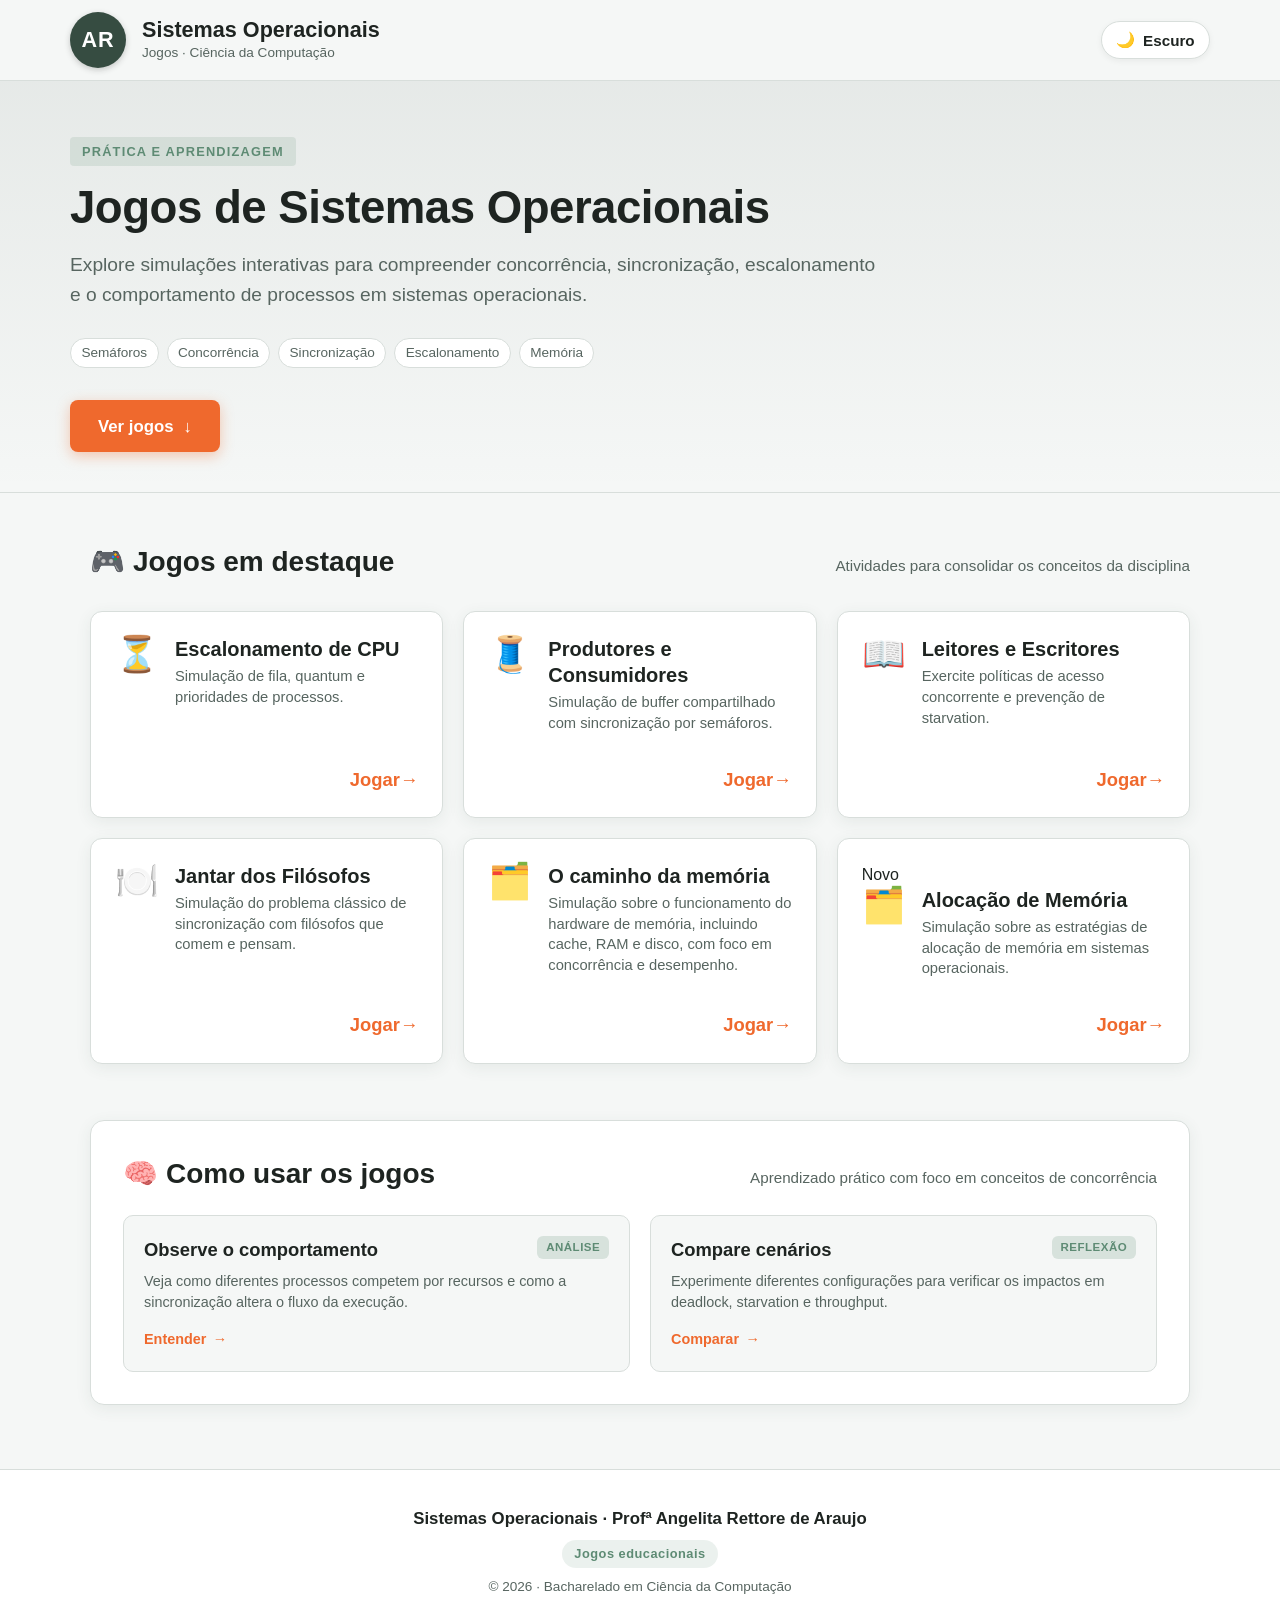
==== commit 751bca8d: "adicionando jogo alocação de memória" ====
--- a/jogos/index.html
+++ b/jogos/index.html
@@ -133,7 +133,6 @@
             
             <!-- Jantar dos Filósofos -->
               <a href="filosofos.html" class="material-card" role="listitem">
-               <span class="card-badge">Novo</span>
               <div>
                 <div class="card-top">
                   <span class="card-icon" aria-hidden="true">🍽️</span>
@@ -149,17 +148,36 @@
                 <span>Jogar</span> →
               </div>
             </a>
+
+            
 
             <!-- O caminho da memória -->
               <a href="caminho-da-memoria.html" class="material-card" role="listitem">
+              <div>
+                <div class="card-top">
+                  <span class="card-icon" aria-hidden="true">🗂️</span>
+                  <div class="card-title-group">
+                    <h3 class="card-title">O caminho da memória</h3>
+                    <p class="card-desc">
+                      Simulação sobre o funcionamento do hardware de memória, incluindo cache, RAM e disco, com foco em concorrência e desempenho.
+                    </p>
+                  </div>
+                </div>
+              </div>
+              <div class="card-footer" aria-hidden="true">
+                <span>Jogar</span> →
+              </div>
+            </a>
+            <!-- Alocação de Memória -->
+              <a href="alocacao_memoria.html" class="material-card" role="listitem">
                <span class="card-badge">Novo</span>
               <div>
                 <div class="card-top">
                   <span class="card-icon" aria-hidden="true">🗂️</span>
                   <div class="card-title-group">
-                    <h3 class="card-title">O caminho da memória</h3>
-                    <p class="card-desc">
-                      Simulação sobre o funcionamento do hardware de memória, incluindo cache, RAM e disco, com foco em concorrência e desempenho.
+                    <h3 class="card-title">Alocação de Memória</h3>
+                    <p class="card-desc">
+                      Simulação sobre as estratégias de alocação de memória em sistemas operacionais.
                     </p>
                   </div>
                 </div>
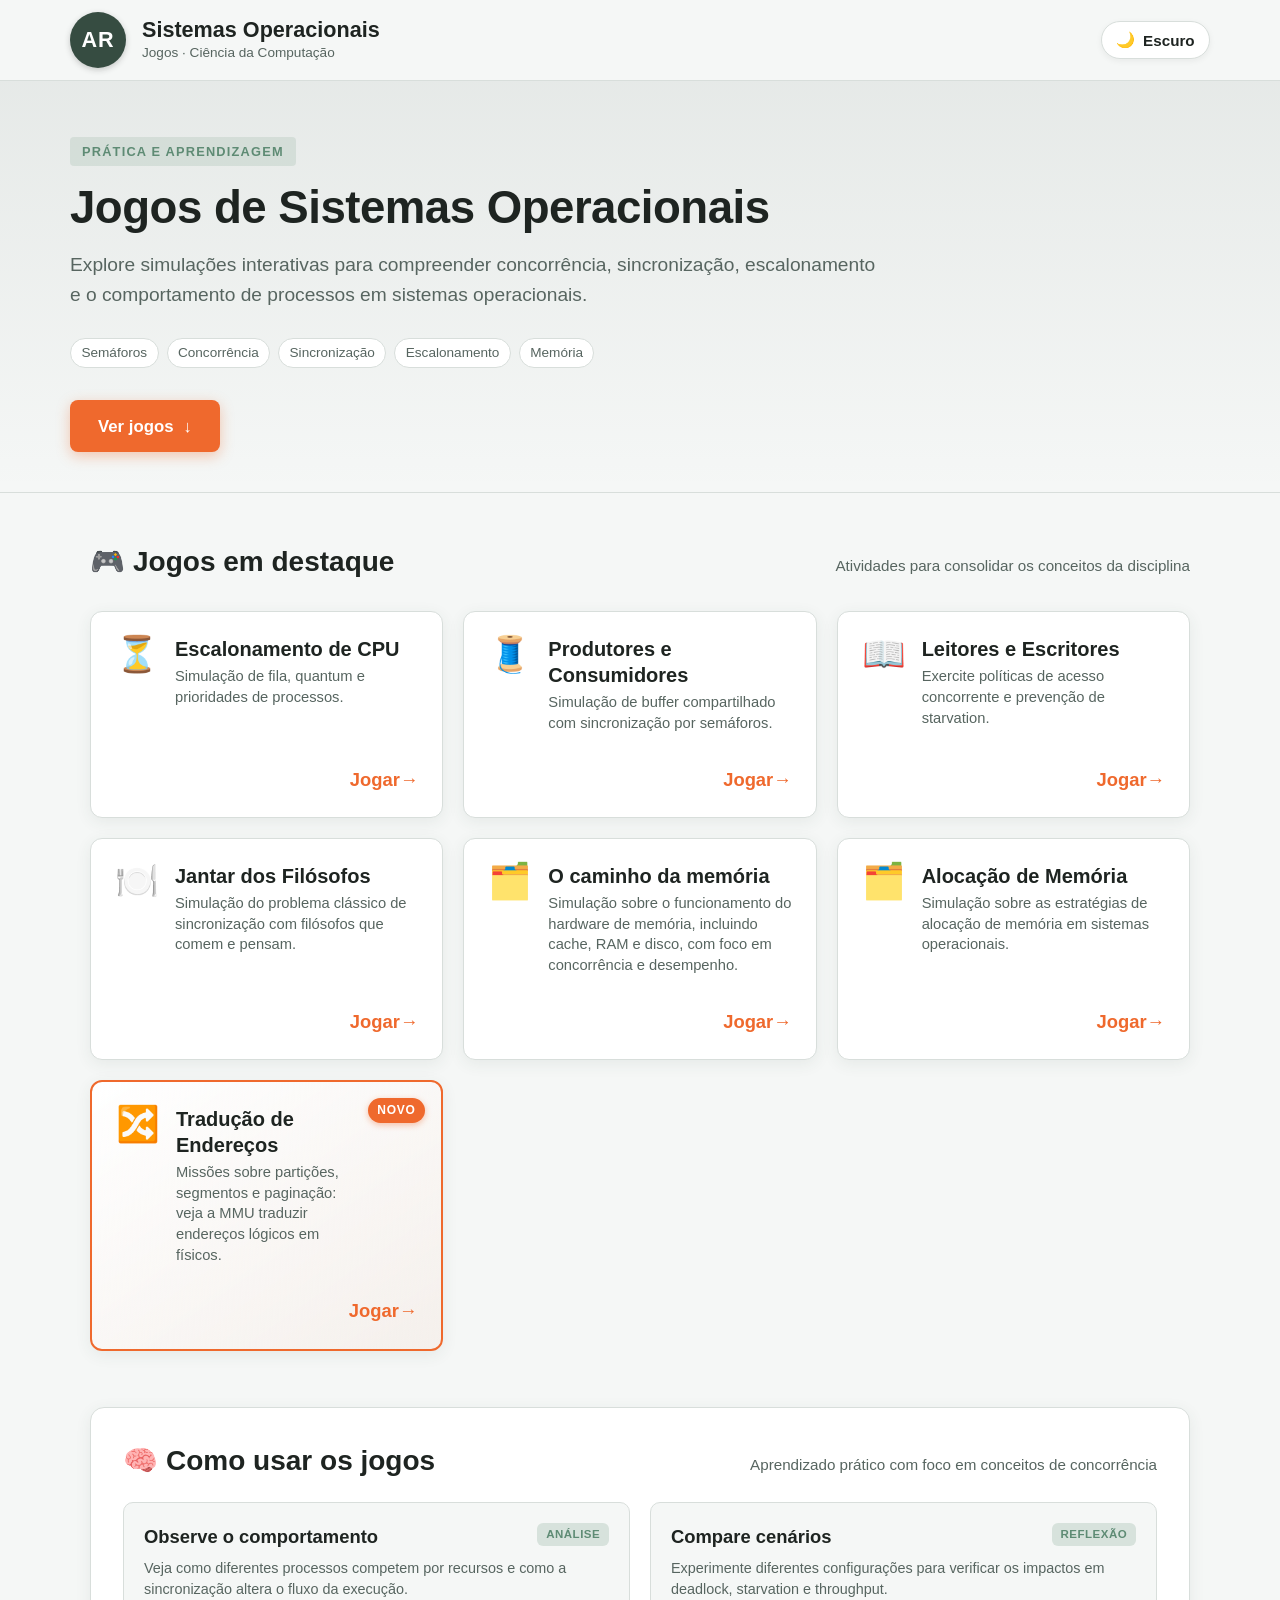
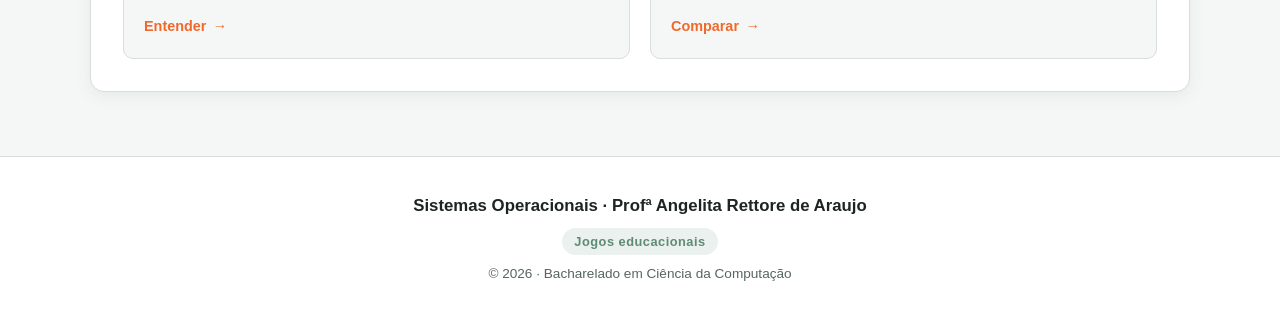
==== commit 6cec1ef7: "adicionando jogo tradução de endereços" ====
--- a/jogos/index.html
+++ b/jogos/index.html
@@ -170,7 +170,6 @@
             </a>
             <!-- Alocação de Memória -->
               <a href="alocacao_memoria.html" class="material-card" role="listitem">
-               <span class="card-badge">Novo</span>
               <div>
                 <div class="card-top">
                   <span class="card-icon" aria-hidden="true">🗂️</span>
@@ -178,6 +177,24 @@
                     <h3 class="card-title">Alocação de Memória</h3>
                     <p class="card-desc">
                       Simulação sobre as estratégias de alocação de memória em sistemas operacionais.
+                    </p>
+                  </div>
+                </div>
+              </div>
+              <div class="card-footer" aria-hidden="true">
+                <span>Jogar</span> →
+              </div>
+            </a>
+            <!-- Tradução de Endereços -->
+              <a href="traducao-enderecos.html" class="material-card featured" role="listitem">
+               <span class="card-badge-novo">Novo</span>
+              <div>
+                <div class="card-top">
+                  <span class="card-icon" aria-hidden="true">🔀</span>
+                  <div class="card-title-group" style="padding-right: 4.5rem;">
+                    <h3 class="card-title">Tradução de Endereços</h3>
+                    <p class="card-desc">
+                      Missões sobre partições, segmentos e paginação: veja a MMU traduzir endereços lógicos em físicos.
                     </p>
                   </div>
                 </div>
